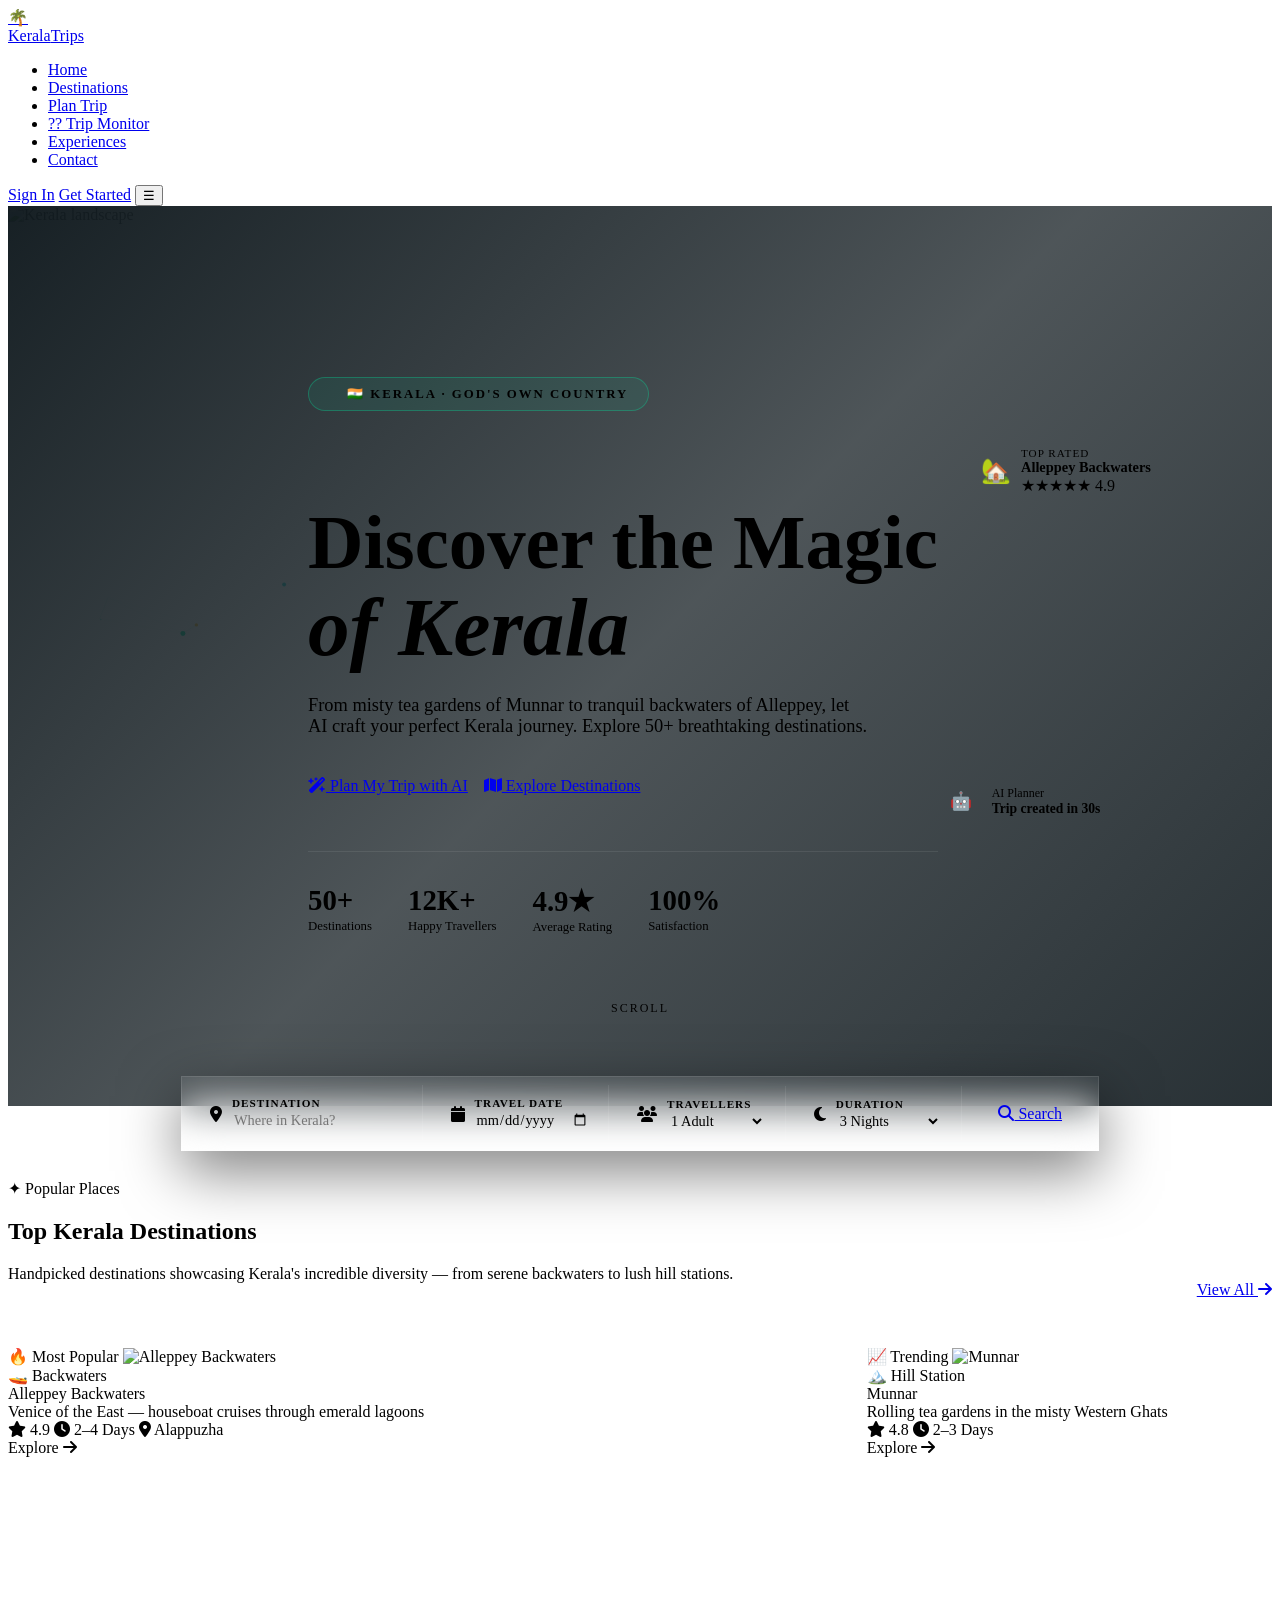
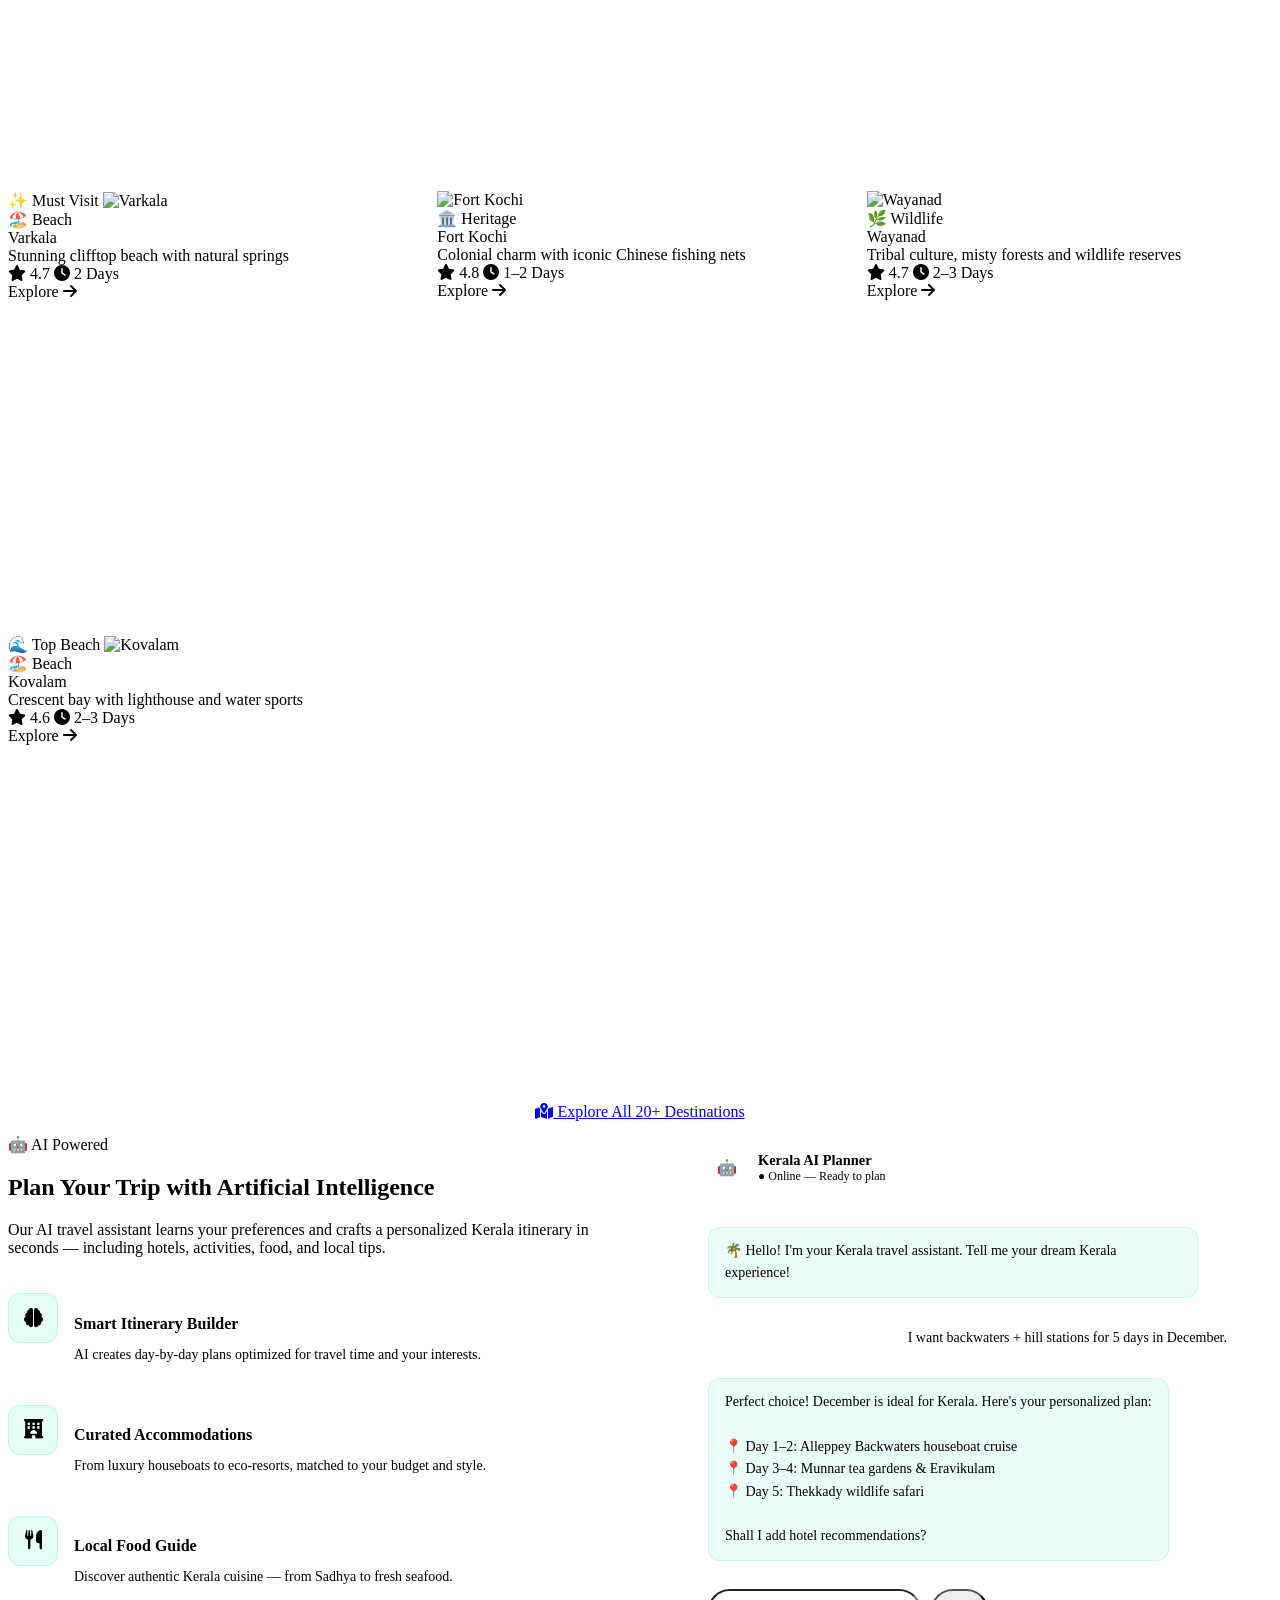
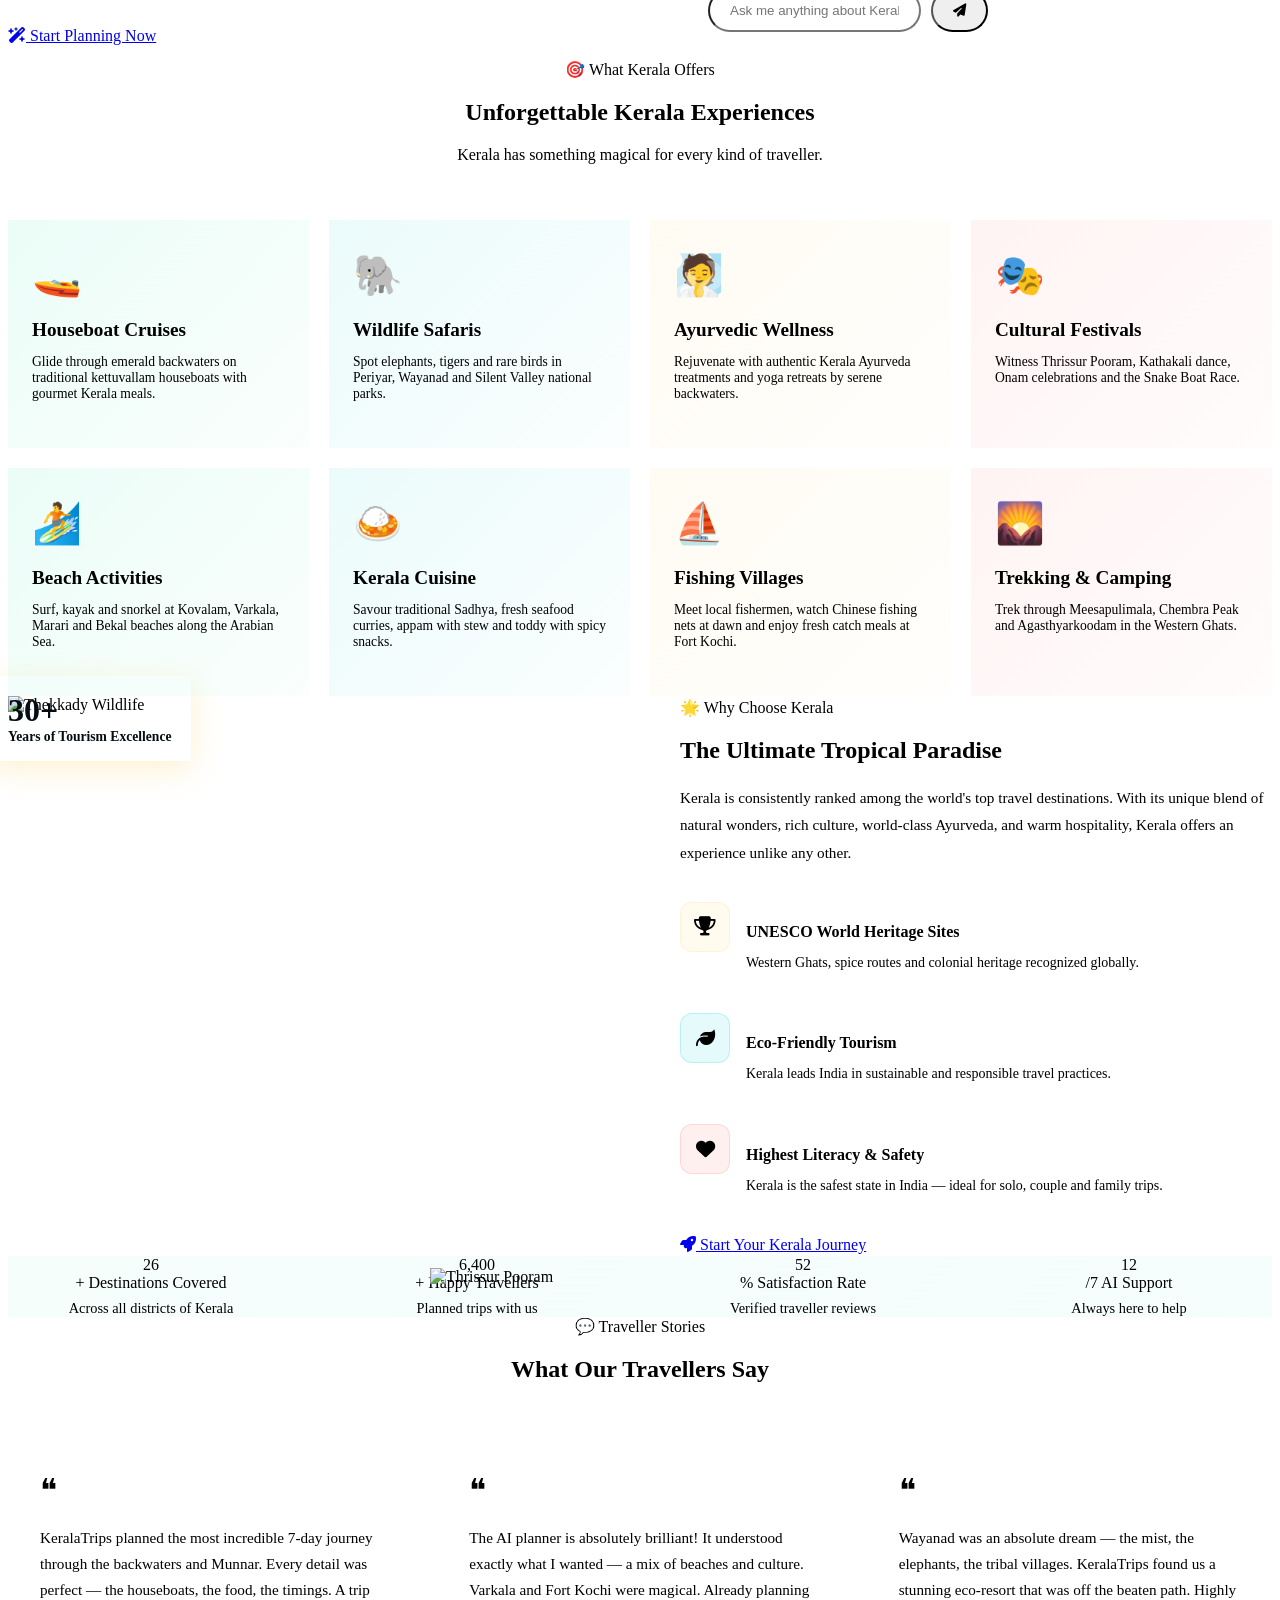
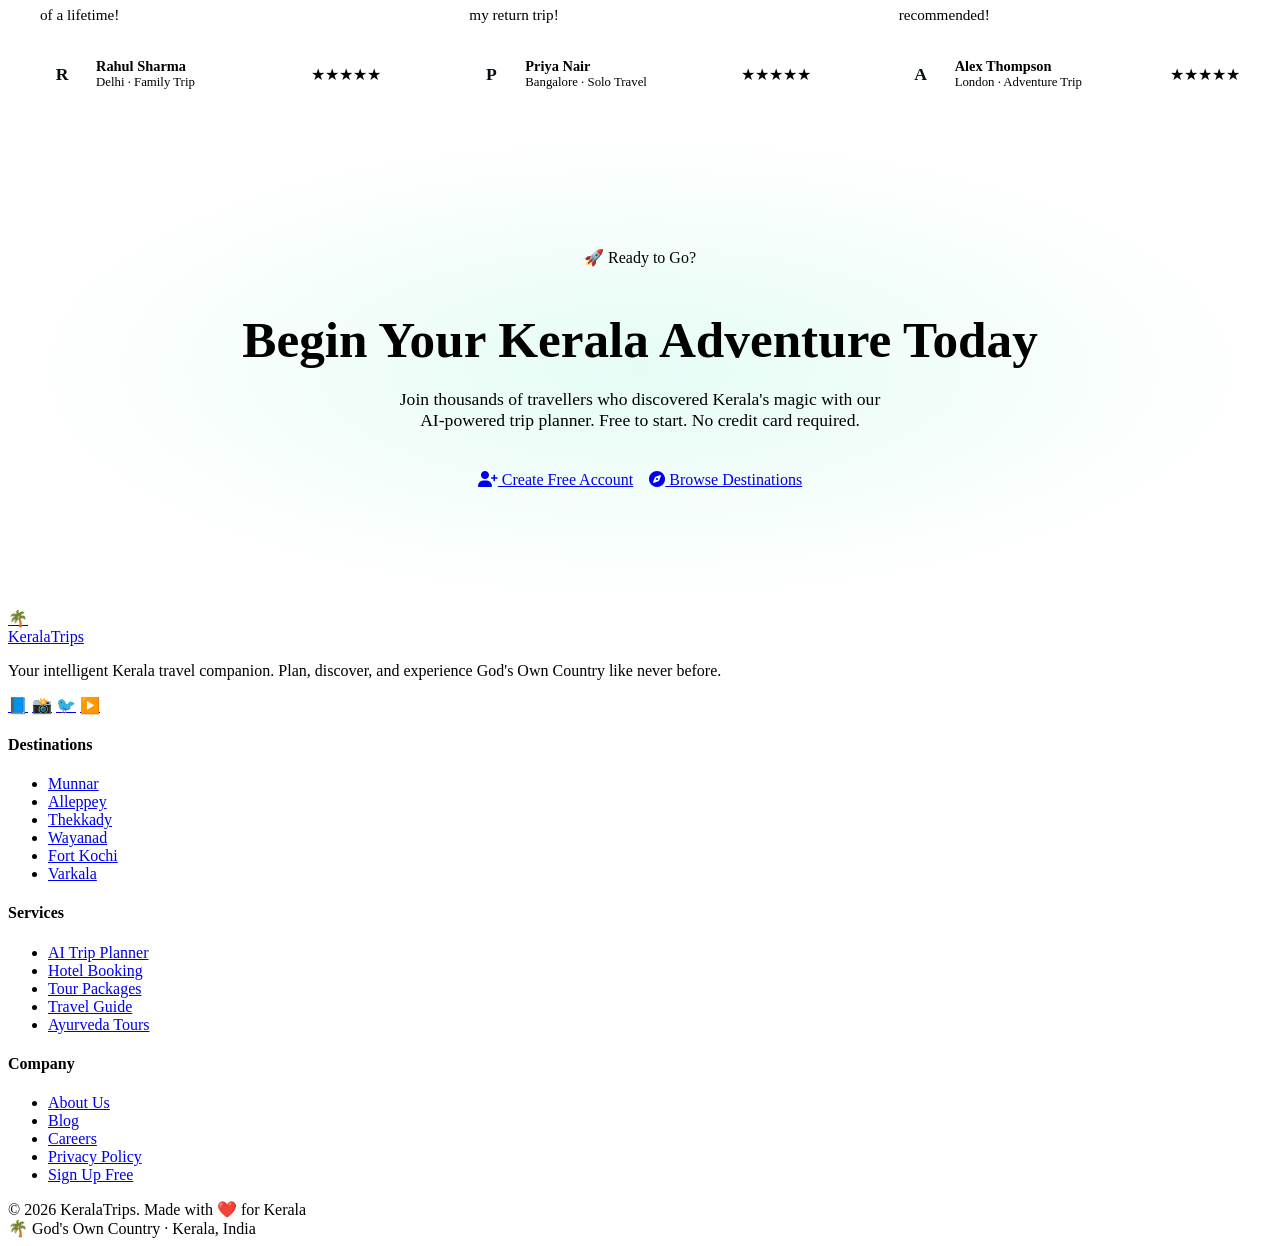
==== index.html @ ad2cd8d1 "feat: Add Trip Monitor — live group location tracking with map, safety alerts, member status" ====
<!DOCTYPE html>
<html lang="en">
<head>
  <meta charset="UTF-8"/>
  <meta name="viewport" content="width=device-width, initial-scale=1.0"/>
  <title>KeralaTrips — God's Own Country | Kerala Travel Planner</title>
  <meta name="description" content="Plan your perfect Kerala trip. Explore backwaters, hill stations, beaches, wildlife and cultural heritage of God's Own Country with AI-powered trip planning."/>
  <link rel="stylesheet" href="style.css"/>
  <link rel="stylesheet" href="https://cdnjs.cloudflare.com/ajax/libs/font-awesome/6.5.0/css/all.min.css"/>
  <style>
    /* ── Hero ── */
    .hero{position:relative;min-height:100vh;display:flex;align-items:center;overflow:hidden;}
    .hero-bg{position:absolute;inset:0;z-index:0;}
    .hero-bg img{width:100%;height:100%;object-fit:cover;opacity:0.35;}
    .hero-bg::after{content:'';position:absolute;inset:0;background:linear-gradient(135deg,rgba(3,13,18,0.92) 0%,rgba(3,13,18,0.7) 50%,rgba(3,13,18,0.85) 100%);}
    .hero-content{position:relative;z-index:2;max-width:780px;}
    .hero-badge{display:inline-flex;align-items:center;gap:10px;background:rgba(0,229,160,0.08);border:1px solid rgba(0,229,160,0.3);border-radius:99px;padding:8px 20px;font-size:0.8rem;font-weight:600;letter-spacing:2px;text-transform:uppercase;color:var(--clr-em);margin-bottom:28px;animation:fadeUp 0.8s ease both;}
    .hero-badge .dot{width:8px;height:8px;background:var(--clr-em);border-radius:50%;animation:pulse-glow 2s infinite;}
    .hero-title{font-size:clamp(2.8rem,6vw,5.5rem);font-weight:900;line-height:1.05;margin-bottom:24px;animation:fadeUp 0.8s ease 0.15s both;}
    .hero-title .line2{font-family:var(--font-display);font-style:italic;font-size:clamp(3rem,6.5vw,6rem);}
    .hero-sub{font-size:1.15rem;color:var(--clr-muted);max-width:560px;margin-bottom:40px;animation:fadeUp 0.8s ease 0.3s both;}
    .hero-actions{display:flex;align-items:center;gap:16px;flex-wrap:wrap;animation:fadeUp 0.8s ease 0.45s both;}
    .hero-stats{display:flex;gap:36px;margin-top:56px;padding-top:32px;border-top:1px solid rgba(255,255,255,0.08);animation:fadeUp 0.8s ease 0.6s both;}
    .hero-stat-val{font-size:1.8rem;font-weight:800;font-family:var(--font-mono);color:var(--clr-em);}
    .hero-stat-label{font-size:0.8rem;color:var(--clr-muted);margin-top:2px;}
    .hero-scroll{position:absolute;bottom:32px;left:50%;transform:translateX(-50%);z-index:2;display:flex;flex-direction:column;align-items:center;gap:8px;font-size:0.75rem;letter-spacing:2px;text-transform:uppercase;color:var(--clr-muted);}
    .scroll-line{width:1px;height:50px;background:linear-gradient(to bottom,var(--clr-em),transparent);animation:float 2s ease-in-out infinite;}
    .floating-card{position:absolute;z-index:3;border-radius:var(--radius-md);padding:16px 20px;animation:float 6s ease-in-out infinite;}
    .fc1{right:8%;top:25%;animation-delay:-2s;}
    .fc2{right:12%;bottom:30%;animation-delay:-4s;}
    /* ── Search Bar ── */
    .search-section{background:var(--clr-bg);padding:0;margin-top:-2px;}
    .search-bar{background:rgba(255,255,255,0.04);border:1px solid rgba(255,255,255,0.1);border-radius:var(--radius-xl);padding:8px;display:flex;align-items:center;gap:8px;max-width:900px;margin:0 auto;transform:translateY(-28px);backdrop-filter:blur(20px);box-shadow:0 20px 60px rgba(0,0,0,0.5);}
    .search-field{flex:1;display:flex;align-items:center;gap:10px;padding:12px 20px;border-right:1px solid rgba(255,255,255,0.08);}
    .search-field:last-child{border-right:none;}
    .search-field i{color:var(--clr-em);font-size:1rem;flex-shrink:0;}
    .search-field input,.search-field select{background:none;border:none;outline:none;color:var(--clr-text);font-size:0.9rem;font-family:var(--font-main);width:100%;}
    .search-field select option{background:var(--clr-bg2);}
    .search-field .sf-label{font-size:0.7rem;color:var(--clr-muted);display:block;margin-bottom:2px;font-weight:600;letter-spacing:1px;text-transform:uppercase;}
    /* ── Destinations Grid ── */
    .dest-grid{display:grid;grid-template-columns:repeat(3,1fr);gap:24px;}
    .dest-grid .dest-card{height:420px;}
    .dest-card-large{grid-column:span 2;height:420px!important;}
    /* ── Why Kerala ── */
    .why-section{background:var(--clr-bg2);}
    .why-grid{display:grid;grid-template-columns:1fr 1fr;gap:80px;align-items:center;}
    .why-img-wrap{position:relative;}
    .why-img-main{border-radius:var(--radius-xl);overflow:hidden;height:560px;}
    .why-img-main img{width:100%;height:100%;object-fit:cover;}
    .why-img-float{position:absolute;bottom:-30px;right:-30px;width:200px;border-radius:var(--radius-md);overflow:hidden;border:4px solid var(--clr-bg2);box-shadow:var(--shadow-card);}
    .why-badge-float{position:absolute;top:-20px;left:-20px;background:linear-gradient(135deg,var(--clr-gold),var(--clr-gold2));color:#030d12;border-radius:var(--radius-md);padding:16px 20px;font-weight:700;font-size:0.85rem;box-shadow:0 8px 30px rgba(255,209,102,0.3);}
    .why-badge-float .num{font-size:2rem;font-weight:900;display:block;}
    .feature-item{display:flex;gap:16px;margin-bottom:28px;}
    .feature-icon{width:48px;height:48px;border-radius:12px;background:rgba(0,229,160,0.1);border:1px solid rgba(0,229,160,0.2);display:grid;place-items:center;font-size:1.2rem;color:var(--clr-em);flex-shrink:0;}
    .feature-item h4{font-size:1rem;font-weight:700;margin-bottom:4px;}
    .feature-item p{font-size:0.875rem;color:var(--clr-muted);}
    /* ── Experiences ── */
    .exp-grid{display:grid;grid-template-columns:repeat(4,1fr);gap:20px;}
    .exp-card{border-radius:var(--radius-lg);padding:32px 24px;position:relative;overflow:hidden;transition:var(--transition);}
    .exp-card:hover{transform:translateY(-8px);}
    .exp-card::before{content:'';position:absolute;inset:0;background:inherit;filter:brightness(1.1);opacity:0;transition:opacity 0.3s;z-index:0;}
    .exp-card:hover::before{opacity:1;}
    .exp-icon{font-size:2.5rem;margin-bottom:20px;display:block;position:relative;z-index:1;}
    .exp-card h3{font-size:1.2rem;font-weight:700;margin-bottom:8px;position:relative;z-index:1;}
    .exp-card p{font-size:0.85rem;color:var(--clr-muted);position:relative;z-index:1;}
    .exp-card-1{background:linear-gradient(135deg,rgba(0,229,160,0.08),rgba(0,229,160,0.02));}
    .exp-card-2{background:linear-gradient(135deg,rgba(0,206,201,0.08),rgba(0,206,201,0.02));}
    .exp-card-3{background:linear-gradient(135deg,rgba(255,209,102,0.08),rgba(255,209,102,0.02));}
    .exp-card-4{background:linear-gradient(135deg,rgba(255,107,107,0.08),rgba(255,107,107,0.02));}
    /* ── Stats Section ── */
    .stats-section{background:linear-gradient(135deg,rgba(0,229,160,0.04),rgba(0,206,201,0.04));border-top:1px solid var(--clr-border);border-bottom:1px solid var(--clr-border);}
    .stats-grid{display:grid;grid-template-columns:repeat(4,1fr);gap:40px;text-align:center;}
    .stat-label{font-size:0.9rem;color:var(--clr-muted);margin-top:8px;}
    /* ── Testimonials ── */
    .testi-grid{display:grid;grid-template-columns:repeat(3,1fr);gap:24px;}
    .testi-card{border-radius:var(--radius-lg);padding:32px;transition:var(--transition);}
    .testi-card:hover{transform:translateY(-5px);border-color:rgba(0,229,160,0.3);}
    .testi-quote{font-size:2rem;color:var(--clr-em);margin-bottom:16px;}
    .testi-text{font-size:0.95rem;color:var(--clr-muted);line-height:1.7;margin-bottom:24px;}
    .testi-author{display:flex;align-items:center;gap:12px;}
    .testi-avatar{width:44px;height:44px;border-radius:50%;background:linear-gradient(135deg,var(--clr-em),var(--clr-teal));display:grid;place-items:center;font-size:1.1rem;font-weight:700;color:#030d12;flex-shrink:0;}
    .testi-name{font-weight:700;font-size:0.9rem;}
    .testi-role{font-size:0.8rem;color:var(--clr-muted);}
    /* ── CTA Section ── */
    .cta-section{position:relative;overflow:hidden;text-align:center;padding:120px 0;}
    .cta-section::before{content:'';position:absolute;inset:0;background:radial-gradient(ellipse at center,rgba(0,229,160,0.1) 0%,transparent 70%);}
    .cta-title{font-size:clamp(2rem,4vw,3.5rem);font-weight:900;margin-bottom:20px;}
    .cta-sub{font-size:1.1rem;color:var(--clr-muted);max-width:500px;margin:0 auto 40px;}
    /* ── AI Trip Planner ── */
    .ai-section{background:var(--clr-bg2);}
    .ai-grid{display:grid;grid-template-columns:1fr 1fr;gap:80px;align-items:center;}
    .ai-chat{border-radius:var(--radius-xl);padding:28px;min-height:380px;display:flex;flex-direction:column;}
    .ai-chat-header{display:flex;align-items:center;gap:12px;padding-bottom:20px;border-bottom:1px solid var(--clr-border);margin-bottom:20px;}
    .ai-avatar{width:38px;height:38px;border-radius:10px;background:linear-gradient(135deg,var(--clr-em),var(--clr-teal));display:grid;place-items:center;font-size:1rem;animation:pulse-glow 3s infinite;}
    .ai-msg{padding:12px 16px;border-radius:12px;font-size:0.875rem;max-width:85%;margin-bottom:12px;line-height:1.6;}
    .ai-msg.bot{background:rgba(0,229,160,0.08);border:1px solid rgba(0,229,160,0.15);align-self:flex-start;}
    .ai-msg.user{background:rgba(255,255,255,0.06);border:1px solid rgba(255,255,255,0.1);align-self:flex-end;}
    .ai-typing{display:flex;gap:4px;padding:12px 16px;}
    .typing-dot{width:8px;height:8px;background:var(--clr-em);border-radius:50%;animation:float 1s ease-in-out infinite;}
    .typing-dot:nth-child(2){animation-delay:0.2s;}
    .typing-dot:nth-child(3){animation-delay:0.4s;}
    /* Grid responsive */
    @media(max-width:1024px){
      .dest-grid{grid-template-columns:repeat(2,1fr);}
      .dest-card-large{grid-column:span 1;}
      .why-grid,.ai-grid{grid-template-columns:1fr;gap:48px;}
      .exp-grid{grid-template-columns:repeat(2,1fr);}
      .stats-grid{grid-template-columns:repeat(2,1fr);gap:32px;}
      .testi-grid{grid-template-columns:repeat(2,1fr);}
      .fc1,.fc2{display:none;}
    }
    @media(max-width:768px){
      .dest-grid{grid-template-columns:1fr;}
      .hero-stats{flex-wrap:wrap;gap:20px;}
      .search-bar{flex-direction:column;transform:translateY(-20px);}
      .search-field{border-right:none;border-bottom:1px solid rgba(255,255,255,0.08);}
      .exp-grid{grid-template-columns:1fr;}
      .testi-grid{grid-template-columns:1fr;}
    }
  </style>
</head>
<body>

<!-- ══ NAVBAR ══ -->
<nav class="navbar" id="navbar">
  <div class="container">
    <div class="nav-inner">
      <a href="index.html" class="nav-logo">
        <div class="logo-icon">🌴</div>
        <span>Kerala<span class="gradient-text">Trips</span></span>
      </a>
      <ul class="nav-links">
        <li><a href="index.html" class="active">Home</a></li>
        <li><a href="destinations.html">Destinations</a></li>
        <li><a href="plan-trip.html">Plan Trip</a></li><li><a href="trip-monitor.html">?? Trip Monitor</a></li>
        <li><a href="#experiences">Experiences</a></li>
        <li><a href="#contact">Contact</a></li>
      </ul>
      <div class="nav-actions">
        <a href="login.html" class="btn btn-outline">Sign In</a>
        <a href="register.html" class="btn btn-primary">Get Started</a>
        <button class="nav-toggle" id="navToggle">☰</button>
      </div>
    </div>
  </div>
</nav>

<!-- ══ HERO ══ -->
<section class="hero" id="home">
  <canvas id="particles-canvas"></canvas>
  <div class="hero-bg">
    <img src="images/hero_banner.png" alt="Kerala landscape"/>
  </div>

  <!-- Floating Info Cards -->
  <div class="glass floating-card fc1">
    <div style="display:flex;align-items:center;gap:10px;">
      <span style="font-size:1.5rem;">🏡</span>
      <div>
        <div style="font-size:0.7rem;color:var(--clr-muted);text-transform:uppercase;letter-spacing:1px;">Top Rated</div>
        <div style="font-weight:700;font-size:0.9rem;">Alleppey Backwaters</div>
        <div class="stars">★★★★★ <span style="color:var(--clr-muted);">4.9</span></div>
      </div>
    </div>
  </div>

  <div class="glass floating-card fc2">
    <div style="display:flex;align-items:center;gap:12px;">
      <div style="background:linear-gradient(135deg,var(--clr-gold),var(--clr-gold2));border-radius:10px;width:38px;height:38px;display:grid;place-items:center;font-size:1.1rem;">🤖</div>
      <div>
        <div style="font-size:0.75rem;color:var(--clr-muted);">AI Planner</div>
        <div style="font-weight:700;font-size:0.85rem;">Trip created in 30s</div>
      </div>
    </div>
  </div>

  <div class="container" style="position:relative;z-index:2;">
    <div class="hero-content">
      <div class="hero-badge">
        <span class="dot"></span>
        🇮🇳 Kerala · God's Own Country
      </div>
      <h1 class="hero-title">
        Discover the Magic<br>
        <span class="line2 gradient-text">of Kerala</span>
      </h1>
      <p class="hero-sub">
        From misty tea gardens of Munnar to tranquil backwaters of Alleppey, let AI craft your perfect Kerala journey. Explore 50+ breathtaking destinations.
      </p>
      <div class="hero-actions">
        <a href="plan-trip.html" class="btn btn-primary btn-lg">
          <i class="fa-solid fa-wand-magic-sparkles"></i>
          Plan My Trip with AI
        </a>
        <a href="destinations.html" class="btn btn-outline btn-lg">
          <i class="fa-solid fa-map"></i>
          Explore Destinations
        </a>
      </div>
      <div class="hero-stats">
        <div>
          <div class="hero-stat-val">50+</div>
          <div class="hero-stat-label">Destinations</div>
        </div>
        <div>
          <div class="hero-stat-val">12K+</div>
          <div class="hero-stat-label">Happy Travellers</div>
        </div>
        <div>
          <div class="hero-stat-val">4.9★</div>
          <div class="hero-stat-label">Average Rating</div>
        </div>
        <div>
          <div class="hero-stat-val">100%</div>
          <div class="hero-stat-label">Satisfaction</div>
        </div>
      </div>
    </div>
  </div>

  <div class="hero-scroll">
    <span>Scroll</span>
    <div class="scroll-line"></div>
  </div>
</section>

<!-- ══ SEARCH BAR ══ -->
<section class="search-section">
  <div class="container">
    <div class="search-bar">
      <div class="search-field" style="flex:1.5;">
        <i class="fa-solid fa-location-dot"></i>
        <div style="flex:1;">
          <span class="sf-label">Destination</span>
          <input type="text" placeholder="Where in Kerala?"/>
        </div>
      </div>
      <div class="search-field" style="flex:1;">
        <i class="fa-solid fa-calendar"></i>
        <div style="flex:1;">
          <span class="sf-label">Travel Date</span>
          <input type="date"/>
        </div>
      </div>
      <div class="search-field" style="flex:1;">
        <i class="fa-solid fa-users"></i>
        <div style="flex:1;">
          <span class="sf-label">Travellers</span>
          <select>
            <option>1 Adult</option>
            <option>2 Adults</option>
            <option>Family</option>
            <option>Group</option>
          </select>
        </div>
      </div>
      <div class="search-field" style="flex:1;">
        <i class="fa-solid fa-moon"></i>
        <div style="flex:1;">
          <span class="sf-label">Duration</span>
          <select>
            <option>3 Nights</option>
            <option>5 Nights</option>
            <option>7 Nights</option>
            <option>10 Nights</option>
          </select>
        </div>
      </div>
      <a href="plan-trip.html" class="btn btn-primary" style="white-space:nowrap;border-radius:16px;padding:14px 28px;">
        <i class="fa-solid fa-magnifying-glass"></i> Search
      </a>
    </div>
  </div>
</section>

<!-- ══ FEATURED DESTINATIONS ══ -->
<section class="section" id="destinations">
  <div class="container">
    <div style="display:flex;justify-content:space-between;align-items:flex-end;margin-bottom:48px;flex-wrap:wrap;gap:20px;">
      <div>
        <div class="section-tag reveal">✦ Popular Places</div>
        <h2 class="section-title reveal">Top Kerala <span class="gradient-text">Destinations</span></h2>
        <p class="section-subtitle reveal">Handpicked destinations showcasing Kerala's incredible diversity — from serene backwaters to lush hill stations.</p>
      </div>
      <a href="destinations.html" class="btn btn-outline reveal">View All <i class="fa-solid fa-arrow-right"></i></a>
    </div>

    <div class="dest-grid">
      <!-- Card 1 — Large -->
      <div class="dest-card dest-card-large reveal">
        <span class="badge badge-hot">🔥 Most Popular</span>
        <img src="images/alleppey.png" alt="Alleppey Backwaters"/>
        <div class="dest-card-info">
          <span class="dest-card-tag">🚤 Backwaters</span>
          <div class="dest-card-title">Alleppey Backwaters</div>
          <div class="dest-card-sub">Venice of the East — houseboat cruises through emerald lagoons</div>
          <div class="dest-card-meta">
            <span><i class="fa-solid fa-star" style="color:var(--clr-gold);"></i> 4.9</span>
            <span><i class="fa-solid fa-clock"></i> 2–4 Days</span>
            <span><i class="fa-solid fa-location-dot"></i> Alappuzha</span>
          </div>
          <div class="dest-card-explore">Explore <i class="fa-solid fa-arrow-right"></i></div>
        </div>
      </div>

      <!-- Card 2 -->
      <div class="dest-card reveal" style="height:420px;">
        <span class="badge badge-trending">📈 Trending</span>
        <img src="images/munnar.png" alt="Munnar"/>
        <div class="dest-card-info">
          <span class="dest-card-tag">🏔️ Hill Station</span>
          <div class="dest-card-title">Munnar</div>
          <div class="dest-card-sub">Rolling tea gardens in the misty Western Ghats</div>
          <div class="dest-card-meta">
            <span><i class="fa-solid fa-star" style="color:var(--clr-gold);"></i> 4.8</span>
            <span><i class="fa-solid fa-clock"></i> 2–3 Days</span>
          </div>
          <div class="dest-card-explore">Explore <i class="fa-solid fa-arrow-right"></i></div>
        </div>
      </div>

      <!-- Card 3 -->
      <div class="dest-card reveal" style="height:420px;">
        <span class="badge badge-new">✨ Must Visit</span>
        <img src="images/varkala.png" alt="Varkala"/>
        <div class="dest-card-info">
          <span class="dest-card-tag">🏖️ Beach</span>
          <div class="dest-card-title">Varkala</div>
          <div class="dest-card-sub">Stunning clifftop beach with natural springs</div>
          <div class="dest-card-meta">
            <span><i class="fa-solid fa-star" style="color:var(--clr-gold);"></i> 4.7</span>
            <span><i class="fa-solid fa-clock"></i> 2 Days</span>
          </div>
          <div class="dest-card-explore">Explore <i class="fa-solid fa-arrow-right"></i></div>
        </div>
      </div>

      <!-- Card 4 -->
      <div class="dest-card reveal" style="height:420px;">
        <img src="images/fort_kochi.png" alt="Fort Kochi"/>
        <div class="dest-card-info">
          <span class="dest-card-tag">🏛️ Heritage</span>
          <div class="dest-card-title">Fort Kochi</div>
          <div class="dest-card-sub">Colonial charm with iconic Chinese fishing nets</div>
          <div class="dest-card-meta">
            <span><i class="fa-solid fa-star" style="color:var(--clr-gold);"></i> 4.8</span>
            <span><i class="fa-solid fa-clock"></i> 1–2 Days</span>
          </div>
          <div class="dest-card-explore">Explore <i class="fa-solid fa-arrow-right"></i></div>
        </div>
      </div>

      <!-- Card 5 -->
      <div class="dest-card reveal" style="height:420px;">
        <img src="images/wayanad.png" alt="Wayanad"/>
        <div class="dest-card-info">
          <span class="dest-card-tag">🌿 Wildlife</span>
          <div class="dest-card-title">Wayanad</div>
          <div class="dest-card-sub">Tribal culture, misty forests and wildlife reserves</div>
          <div class="dest-card-meta">
            <span><i class="fa-solid fa-star" style="color:var(--clr-gold);"></i> 4.7</span>
            <span><i class="fa-solid fa-clock"></i> 2–3 Days</span>
          </div>
          <div class="dest-card-explore">Explore <i class="fa-solid fa-arrow-right"></i></div>
        </div>
      </div>

      <!-- Card 6 -->
      <div class="dest-card reveal" style="height:420px;">
        <span class="badge badge-hot">🌊 Top Beach</span>
        <img src="images/kovalam.png" alt="Kovalam"/>
        <div class="dest-card-info">
          <span class="dest-card-tag">🏖️ Beach</span>
          <div class="dest-card-title">Kovalam</div>
          <div class="dest-card-sub">Crescent bay with lighthouse and water sports</div>
          <div class="dest-card-meta">
            <span><i class="fa-solid fa-star" style="color:var(--clr-gold);"></i> 4.6</span>
            <span><i class="fa-solid fa-clock"></i> 2–3 Days</span>
          </div>
          <div class="dest-card-explore">Explore <i class="fa-solid fa-arrow-right"></i></div>
        </div>
      </div>
    </div>

    <div style="text-align:center;margin-top:48px;">
      <a href="destinations.html" class="btn btn-gold btn-lg reveal">
        <i class="fa-solid fa-map-location-dot"></i>
        Explore All 20+ Destinations
      </a>
    </div>
  </div>
</section>

<!-- ══ AI TRIP PLANNER ══ -->
<section class="section ai-section" id="planner">
  <div class="container">
    <div class="ai-grid">
      <div>
        <div class="section-tag reveal-left">🤖 AI Powered</div>
        <h2 class="section-title reveal-left">Plan Your Trip with <span class="gradient-text">Artificial Intelligence</span></h2>
        <p class="section-subtitle reveal-left" style="margin-bottom:36px;">Our AI travel assistant learns your preferences and crafts a personalized Kerala itinerary in seconds — including hotels, activities, food, and local tips.</p>
        <div class="feature-item reveal-left">
          <div class="feature-icon"><i class="fa-solid fa-brain"></i></div>
          <div>
            <h4>Smart Itinerary Builder</h4>
            <p>AI creates day-by-day plans optimized for travel time and your interests.</p>
          </div>
        </div>
        <div class="feature-item reveal-left">
          <div class="feature-icon"><i class="fa-solid fa-hotel"></i></div>
          <div>
            <h4>Curated Accommodations</h4>
            <p>From luxury houseboats to eco-resorts, matched to your budget and style.</p>
          </div>
        </div>
        <div class="feature-item reveal-left">
          <div class="feature-icon"><i class="fa-solid fa-utensils"></i></div>
          <div>
            <h4>Local Food Guide</h4>
            <p>Discover authentic Kerala cuisine — from Sadhya to fresh seafood.</p>
          </div>
        </div>
        <a href="plan-trip.html" class="btn btn-primary btn-lg reveal-left">
          <i class="fa-solid fa-wand-magic-sparkles"></i> Start Planning Now
        </a>
      </div>

      <div class="reveal-right">
        <div class="ai-chat glass">
          <div class="ai-chat-header">
            <div class="ai-avatar">🤖</div>
            <div>
              <div style="font-weight:700;font-size:0.9rem;">Kerala AI Planner</div>
              <div style="font-size:0.75rem;color:var(--clr-em);">● Online — Ready to plan</div>
            </div>
          </div>
          <div style="flex:1;display:flex;flex-direction:column;gap:4px;" id="chatContainer">
            <div class="ai-msg bot">🌴 Hello! I'm your Kerala travel assistant. Tell me your dream Kerala experience!</div>
            <div class="ai-msg user">I want backwaters + hill stations for 5 days in December.</div>
            <div class="ai-msg bot">Perfect choice! December is ideal for Kerala. Here's your personalized plan:<br><br>📍 Day 1–2: Alleppey Backwaters houseboat cruise<br>📍 Day 3–4: Munnar tea gardens & Eravikulam<br>📍 Day 5: Thekkady wildlife safari<br><br>Shall I add hotel recommendations?</div>
          </div>
          <div style="margin-top:16px;display:flex;gap:10px;">
            <input id="chatInput" type="text" class="form-control" placeholder="Ask me anything about Kerala..." style="border-radius:99px;padding:12px 20px;"/>
            <button onclick="sendChat()" class="btn btn-primary" style="padding:12px 20px;border-radius:99px;flex-shrink:0;">
              <i class="fa-solid fa-paper-plane"></i>
            </button>
          </div>
        </div>
      </div>
    </div>
  </div>
</section>

<!-- ══ EXPERIENCES ══ -->
<section class="section" id="experiences">
  <div class="container">
    <div style="text-align:center;margin-bottom:56px;">
      <div class="section-tag reveal" style="justify-content:center;">🎯 What Kerala Offers</div>
      <h2 class="section-title reveal">Unforgettable <span class="gradient-text">Kerala Experiences</span></h2>
      <p class="section-subtitle reveal" style="margin:0 auto;">Kerala has something magical for every kind of traveller.</p>
    </div>
    <div class="exp-grid">
      <div class="exp-card exp-card-1 glass reveal">
        <span class="exp-icon">🚤</span>
        <h3>Houseboat Cruises</h3>
        <p>Glide through emerald backwaters on traditional kettuvallam houseboats with gourmet Kerala meals.</p>
      </div>
      <div class="exp-card exp-card-2 glass reveal">
        <span class="exp-icon">🐘</span>
        <h3>Wildlife Safaris</h3>
        <p>Spot elephants, tigers and rare birds in Periyar, Wayanad and Silent Valley national parks.</p>
      </div>
      <div class="exp-card exp-card-3 glass reveal">
        <span class="exp-icon">🧖</span>
        <h3>Ayurvedic Wellness</h3>
        <p>Rejuvenate with authentic Kerala Ayurveda treatments and yoga retreats by serene backwaters.</p>
      </div>
      <div class="exp-card exp-card-4 glass reveal">
        <span class="exp-icon">🎭</span>
        <h3>Cultural Festivals</h3>
        <p>Witness Thrissur Pooram, Kathakali dance, Onam celebrations and the Snake Boat Race.</p>
      </div>
      <div class="exp-card exp-card-1 glass reveal">
        <span class="exp-icon">🏄</span>
        <h3>Beach Activities</h3>
        <p>Surf, kayak and snorkel at Kovalam, Varkala, Marari and Bekal beaches along the Arabian Sea.</p>
      </div>
      <div class="exp-card exp-card-2 glass reveal">
        <span class="exp-icon">🍛</span>
        <h3>Kerala Cuisine</h3>
        <p>Savour traditional Sadhya, fresh seafood curries, appam with stew and toddy with spicy snacks.</p>
      </div>
      <div class="exp-card exp-card-3 glass reveal">
        <span class="exp-icon">⛵</span>
        <h3>Fishing Villages</h3>
        <p>Meet local fishermen, watch Chinese fishing nets at dawn and enjoy fresh catch meals at Fort Kochi.</p>
      </div>
      <div class="exp-card exp-card-4 glass reveal">
        <span class="exp-icon">🌄</span>
        <h3>Trekking & Camping</h3>
        <p>Trek through Meesapulimala, Chembra Peak and Agasthyarkoodam in the Western Ghats.</p>
      </div>
    </div>
  </div>
</section>

<!-- ══ WHY KERALA ══ -->
<section class="section why-section">
  <div class="container">
    <div class="why-grid">
      <div class="why-img-wrap reveal-left">
        <div class="why-img-main">
          <img src="images/thekkady.png" alt="Thekkady Wildlife"/>
        </div>
        <div class="why-img-float">
          <img src="images/thrissur.png" alt="Thrissur Pooram" style="border-radius:var(--radius-md);"/>
        </div>
        <div class="why-badge-float glass">
          <span class="num">30+</span>
          Years of Tourism Excellence
        </div>
      </div>
      <div class="reveal-right">
        <div class="section-tag">🌟 Why Choose Kerala</div>
        <h2 class="section-title">The Ultimate <span class="gradient-text-2">Tropical Paradise</span></h2>
        <p style="color:var(--clr-muted);margin-bottom:36px;font-size:0.95rem;line-height:1.8;">Kerala is consistently ranked among the world's top travel destinations. With its unique blend of natural wonders, rich culture, world-class Ayurveda, and warm hospitality, Kerala offers an experience unlike any other.</p>

        <div class="feature-item">
          <div class="feature-icon" style="background:rgba(255,209,102,0.1);border-color:rgba(255,209,102,0.2);color:var(--clr-gold);"><i class="fa-solid fa-trophy"></i></div>
          <div><h4>UNESCO World Heritage Sites</h4><p>Western Ghats, spice routes and colonial heritage recognized globally.</p></div>
        </div>
        <div class="feature-item">
          <div class="feature-icon" style="background:rgba(0,206,201,0.1);border-color:rgba(0,206,201,0.2);color:var(--clr-teal);"><i class="fa-solid fa-leaf"></i></div>
          <div><h4>Eco-Friendly Tourism</h4><p>Kerala leads India in sustainable and responsible travel practices.</p></div>
        </div>
        <div class="feature-item">
          <div class="feature-icon" style="background:rgba(255,107,107,0.1);border-color:rgba(255,107,107,0.2);color:var(--clr-coral);"><i class="fa-solid fa-heart"></i></div>
          <div><h4>Highest Literacy & Safety</h4><p>Kerala is the safest state in India — ideal for solo, couple and family trips.</p></div>
        </div>
        <a href="register.html" class="btn btn-gold btn-lg" style="margin-top:12px;">
          <i class="fa-solid fa-rocket"></i> Start Your Kerala Journey
        </a>
      </div>
    </div>
  </div>
</section>

<!-- ══ STATS ══ -->
<section class="section stats-section">
  <div class="container">
    <div class="stats-grid">
      <div style="text-align:center;" class="reveal">
        <div class="stat-value" data-target="50">0</div>
        <div>+ Destinations Covered</div>
        <div class="stat-label">Across all districts of Kerala</div>
      </div>
      <div style="text-align:center;" class="reveal">
        <div class="stat-value" data-target="12000">0</div>
        <div>+ Happy Travellers</div>
        <div class="stat-label">Planned trips with us</div>
      </div>
      <div style="text-align:center;" class="reveal">
        <div class="stat-value" data-target="98">0</div>
        <div>% Satisfaction Rate</div>
        <div class="stat-label">Verified traveller reviews</div>
      </div>
      <div style="text-align:center;" class="reveal">
        <div class="stat-value" data-target="24">0</div>
        <div>/7 AI Support</div>
        <div class="stat-label">Always here to help</div>
      </div>
    </div>
  </div>
</section>

<!-- ══ TESTIMONIALS ══ -->
<section class="section" id="testimonials">
  <div class="container">
    <div style="text-align:center;margin-bottom:56px;">
      <div class="section-tag reveal" style="justify-content:center;">💬 Traveller Stories</div>
      <h2 class="section-title reveal">What Our <span class="gradient-text">Travellers Say</span></h2>
    </div>
    <div class="testi-grid">
      <div class="testi-card glass reveal">
        <div class="testi-quote">❝</div>
        <p class="testi-text">KeralaTrips planned the most incredible 7-day journey through the backwaters and Munnar. Every detail was perfect — the houseboats, the food, the timings. A trip of a lifetime!</p>
        <div class="testi-author">
          <div class="testi-avatar">R</div>
          <div>
            <div class="testi-name">Rahul Sharma</div>
            <div class="testi-role">Delhi · Family Trip</div>
          </div>
          <div class="stars" style="margin-left:auto;">★★★★★</div>
        </div>
      </div>
      <div class="testi-card glass reveal">
        <div class="testi-quote">❝</div>
        <p class="testi-text">The AI planner is absolutely brilliant! It understood exactly what I wanted — a mix of beaches and culture. Varkala and Fort Kochi were magical. Already planning my return trip!</p>
        <div class="testi-author">
          <div class="testi-avatar" style="background:linear-gradient(135deg,var(--clr-gold),var(--clr-gold2));">P</div>
          <div>
            <div class="testi-name">Priya Nair</div>
            <div class="testi-role">Bangalore · Solo Travel</div>
          </div>
          <div class="stars" style="margin-left:auto;">★★★★★</div>
        </div>
      </div>
      <div class="testi-card glass reveal">
        <div class="testi-quote">❝</div>
        <p class="testi-text">Wayanad was an absolute dream — the mist, the elephants, the tribal villages. KeralaTrips found us a stunning eco-resort that was off the beaten path. Highly recommended!</p>
        <div class="testi-author">
          <div class="testi-avatar" style="background:linear-gradient(135deg,var(--clr-teal),var(--clr-em));">A</div>
          <div>
            <div class="testi-name">Alex Thompson</div>
            <div class="testi-role">London · Adventure Trip</div>
          </div>
          <div class="stars" style="margin-left:auto;">★★★★★</div>
        </div>
      </div>
    </div>
  </div>
</section>

<!-- ══ CTA ══ -->
<section class="cta-section" style="background:var(--clr-bg2);" id="contact">
  <div class="orb orb-1"></div>
  <div class="orb orb-2"></div>
  <div class="container" style="position:relative;z-index:1;">
    <div class="section-tag reveal" style="justify-content:center;">🚀 Ready to Go?</div>
    <h2 class="cta-title reveal">Begin Your <span class="gradient-text">Kerala Adventure</span> Today</h2>
    <p class="cta-sub reveal">Join thousands of travellers who discovered Kerala's magic with our AI-powered trip planner. Free to start. No credit card required.</p>
    <div style="display:flex;gap:16px;justify-content:center;flex-wrap:wrap;" class="reveal">
      <a href="register.html" class="btn btn-primary btn-lg">
        <i class="fa-solid fa-user-plus"></i> Create Free Account
      </a>
      <a href="destinations.html" class="btn btn-outline btn-lg">
        <i class="fa-solid fa-compass"></i> Browse Destinations
      </a>
    </div>
  </div>
</section>

<!-- ══ FOOTER ══ -->
<footer class="footer" id="footer">
  <div class="container">
    <div class="footer-grid">
      <div class="footer-brand footer-col">
        <a href="index.html" class="nav-logo" style="margin-bottom:0;">
          <div class="logo-icon">🌴</div>
          <span>Kerala<span class="gradient-text">Trips</span></span>
        </a>
        <p>Your intelligent Kerala travel companion. Plan, discover, and experience God's Own Country like never before.</p>
        <div class="footer-socials">
          <a href="#" class="social-btn">📘</a>
          <a href="#" class="social-btn">📸</a>
          <a href="#" class="social-btn">🐦</a>
          <a href="#" class="social-btn">▶️</a>
        </div>
      </div>
      <div class="footer-col">
        <h4>Destinations</h4>
        <ul>
          <li><a href="destinations.html">Munnar</a></li>
          <li><a href="destinations.html">Alleppey</a></li>
          <li><a href="destinations.html">Thekkady</a></li>
          <li><a href="destinations.html">Wayanad</a></li>
          <li><a href="destinations.html">Fort Kochi</a></li>
          <li><a href="destinations.html">Varkala</a></li>
        </ul>
      </div>
      <div class="footer-col">
        <h4>Services</h4>
        <ul>
          <li><a href="plan-trip.html">AI Trip Planner</a></li>
          <li><a href="#">Hotel Booking</a></li>
          <li><a href="#">Tour Packages</a></li>
          <li><a href="#">Travel Guide</a></li>
          <li><a href="#">Ayurveda Tours</a></li>
        </ul>
      </div>
      <div class="footer-col">
        <h4>Company</h4>
        <ul>
          <li><a href="#">About Us</a></li>
          <li><a href="#">Blog</a></li>
          <li><a href="#">Careers</a></li>
          <li><a href="#">Privacy Policy</a></li>
          <li><a href="register.html">Sign Up Free</a></li>
        </ul>
      </div>
    </div>
    <div class="footer-bottom">
      <div>© 2026 KeralaTrips. Made with ❤️ for Kerala</div>
      <div>🌴 God's Own Country · Kerala, India</div>
    </div>
  </div>
</footer>

<script>
// ── Particle Network AI Animation ──
const canvas = document.getElementById('particles-canvas');
const ctx = canvas.getContext('2d');
let W, H, particles = [], mouse = {x:0,y:0};

function resize(){
  W = canvas.width = canvas.offsetWidth;
  H = canvas.height = canvas.offsetHeight;
}

class Particle {
  constructor(){
    this.reset();
  }
  reset(){
    this.x = Math.random()*W;
    this.y = Math.random()*H;
    this.vx = (Math.random()-0.5)*0.5;
    this.vy = (Math.random()-0.5)*0.5;
    this.r = Math.random()*2+0.5;
    this.alpha = Math.random()*0.6+0.2;
    this.color = ['#00e5a0','#00cec9','#ffd166','#ffffff'][Math.floor(Math.random()*4)];
  }
  update(){
    this.x += this.vx; this.y += this.vy;
    const dx=this.x-mouse.x, dy=this.y-mouse.y, dist=Math.sqrt(dx*dx+dy*dy);
    if(dist<100){this.x+=dx/dist*1.5;this.y+=dy/dist*1.5;}
    if(this.x<0||this.x>W||this.y<0||this.y>H) this.reset();
  }
  draw(){
    ctx.beginPath();
    ctx.arc(this.x,this.y,this.r,0,Math.PI*2);
    ctx.fillStyle=this.color;
    ctx.globalAlpha=this.alpha;
    ctx.fill();
    ctx.globalAlpha=1;
  }
}

function initParticles(){
  particles=[];
  const count = Math.min(120, Math.floor(W*H/8000));
  for(let i=0;i<count;i++) particles.push(new Particle());
}

function drawConnections(){
  const maxDist=120;
  for(let i=0;i<particles.length;i++){
    for(let j=i+1;j<particles.length;j++){
      const dx=particles[i].x-particles[j].x;
      const dy=particles[i].y-particles[j].y;
      const dist=Math.sqrt(dx*dx+dy*dy);
      if(dist<maxDist){
        ctx.beginPath();
        ctx.moveTo(particles[i].x,particles[i].y);
        ctx.lineTo(particles[j].x,particles[j].y);
        ctx.strokeStyle='rgba(0,229,160,'+(0.15*(1-dist/maxDist))+')';
        ctx.lineWidth=0.5;
        ctx.stroke();
      }
    }
  }
}

function animate(){
  ctx.clearRect(0,0,W,H);
  drawConnections();
  particles.forEach(p=>{p.update();p.draw();});
  requestAnimationFrame(animate);
}

window.addEventListener('resize',()=>{resize();initParticles();});
canvas.addEventListener('mousemove',e=>{
  const r=canvas.getBoundingClientRect();
  mouse.x=e.clientX-r.left;
  mouse.y=e.clientY-r.top;
});
resize(); initParticles(); animate();

// ── Navbar scroll ──
window.addEventListener('scroll',()=>{
  document.getElementById('navbar').classList.toggle('scrolled',window.scrollY>50);
});

// ── Scroll Reveal ──
const observer = new IntersectionObserver(entries=>{
  entries.forEach(e=>{
    if(e.isIntersecting){
      e.target.classList.add('visible');
      // Number counter
      const sv=e.target.querySelector('.stat-value[data-target]');
      if(sv) animateCounter(sv);
    }
  });
},{threshold:0.15});
document.querySelectorAll('.reveal,.reveal-left,.reveal-right').forEach(el=>{
  el.style.transitionDelay = (Array.from(el.parentElement.children).indexOf(el)*0.1)+'s';
  observer.observe(el);
});

// ── Counter animation ──
function animateCounter(el){
  const target=+el.dataset.target;
  const duration=2000; const step=duration/60;
  let current=0;
  const timer=setInterval(()=>{
    current+=target/60;
    if(current>=target){current=target;clearInterval(timer);}
    el.textContent=Math.floor(current).toLocaleString();
  },step);
}

// ── AI Chat simulation ──
const replies=[
  "Great! I recommend starting in Kochi for 1 day, then Munnar for 2 days, and ending with backwaters in Alleppey!",
  "Kerala is beautiful year-round! December to March is peak season with perfect weather.",
  "For a family trip, I suggest Thekkady wildlife, Munnar tea estates, and a houseboat in Kumarakom.",
  "Budget tip: Offseason (June–September) offers 40% lower rates and stunning monsoon scenery!",
  "I've curated 5 heritage homestays in Fort Kochi that you'll absolutely love! Shall I share details?"
];
let replyIndex=0;
function sendChat(){
  const input=document.getElementById('chatInput');
  const container=document.getElementById('chatContainer');
  if(!input.value.trim()) return;
  const userMsg=document.createElement('div');
  userMsg.className='ai-msg user';
  userMsg.textContent=input.value;
  container.appendChild(userMsg);
  input.value='';
  const typing=document.createElement('div');
  typing.className='ai-msg bot';
  typing.innerHTML='<div class="ai-typing"><span class="typing-dot"></span><span class="typing-dot"></span><span class="typing-dot"></span></div>';
  container.appendChild(typing);
  container.scrollTop=container.scrollHeight;
  setTimeout(()=>{
    typing.innerHTML=replies[replyIndex%replies.length];
    replyIndex++;
    container.scrollTop=container.scrollHeight;
  },1200);
}
document.getElementById('chatInput').addEventListener('keypress',e=>{if(e.key==='Enter')sendChat();});
</script>
</body>
</html>
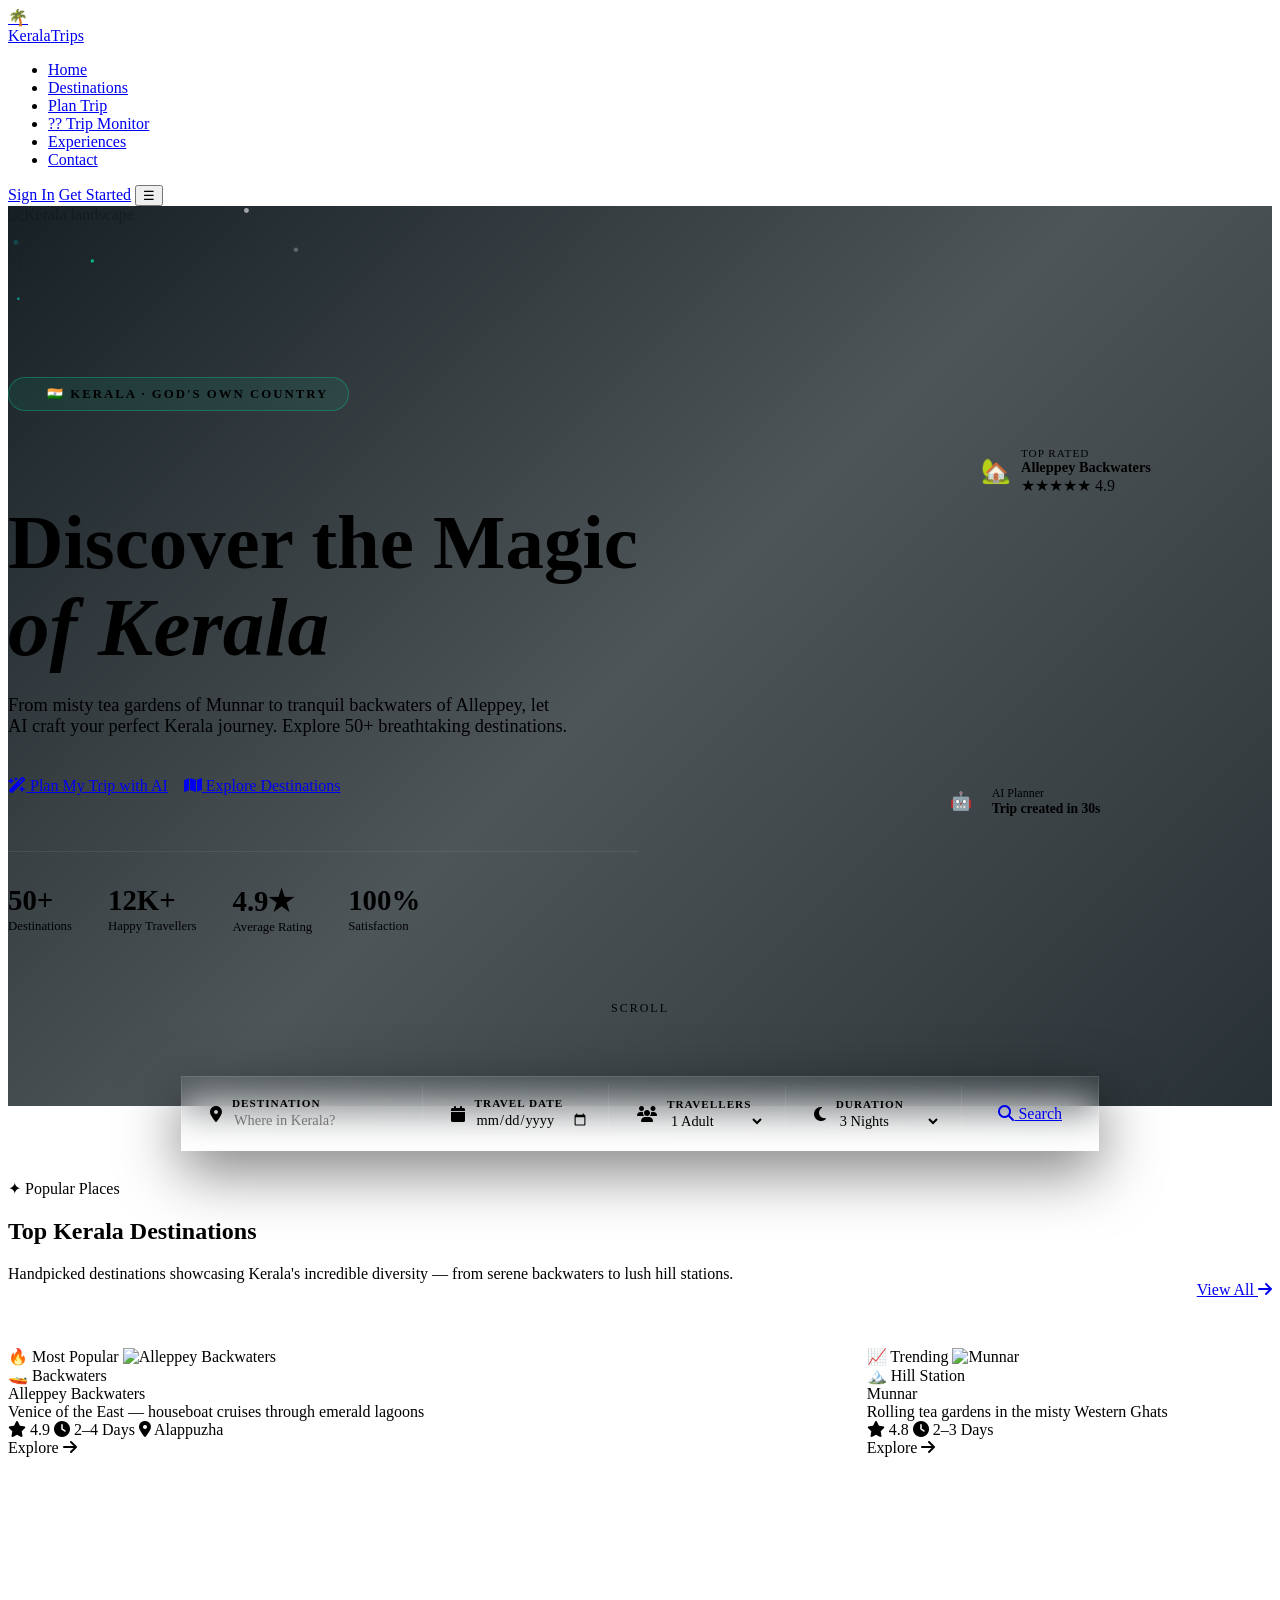
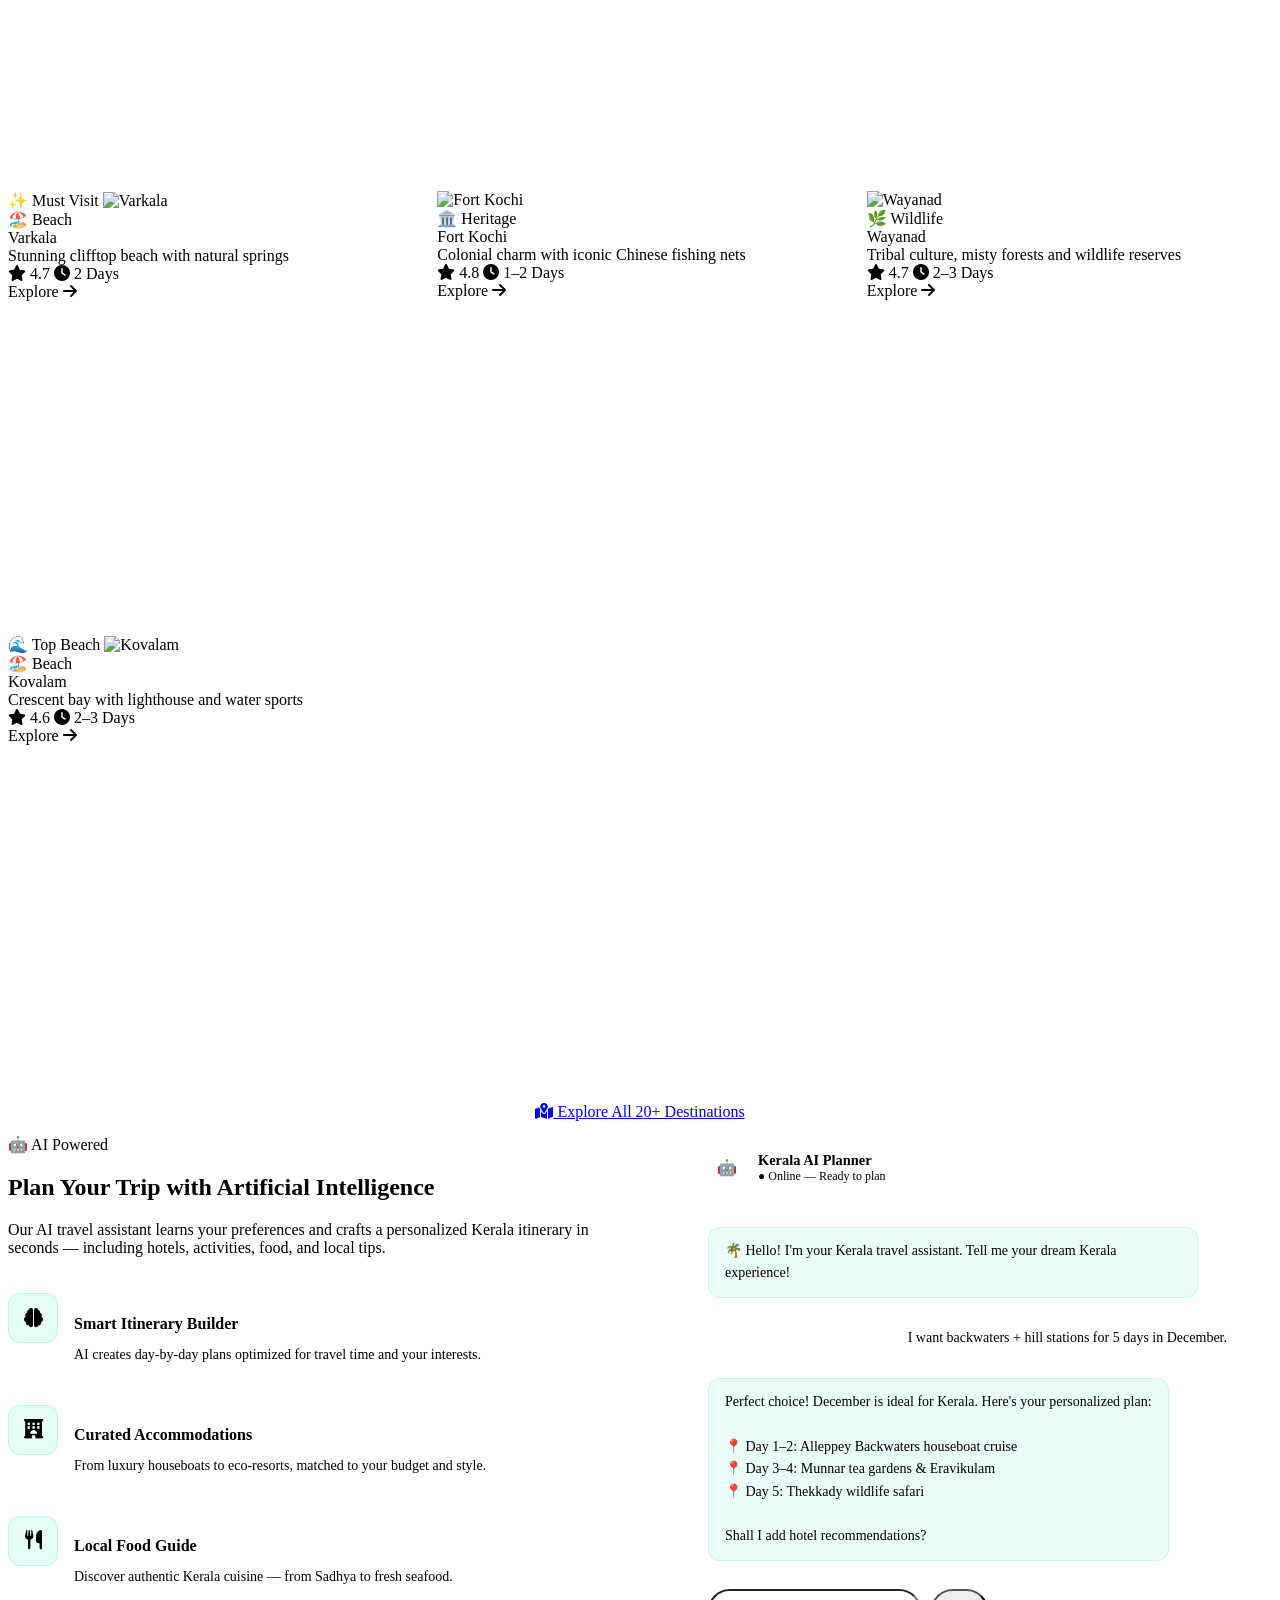
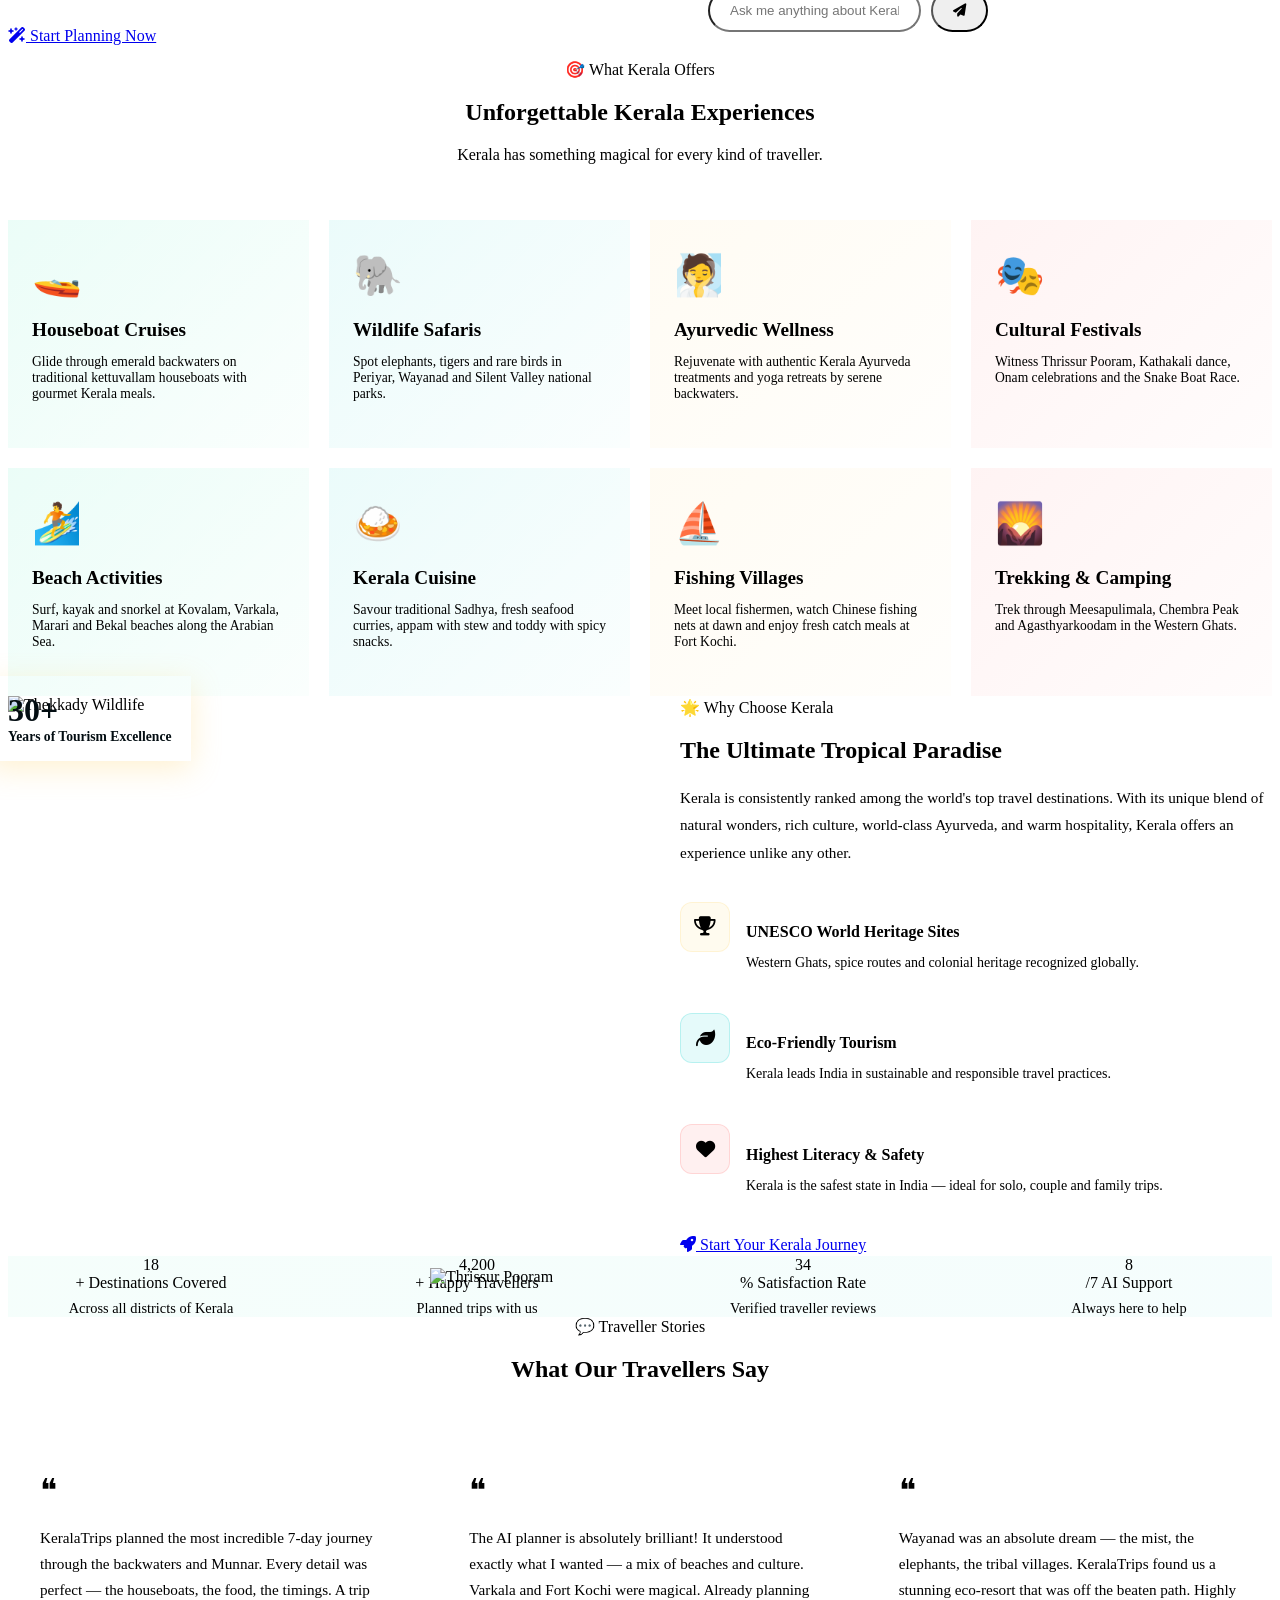
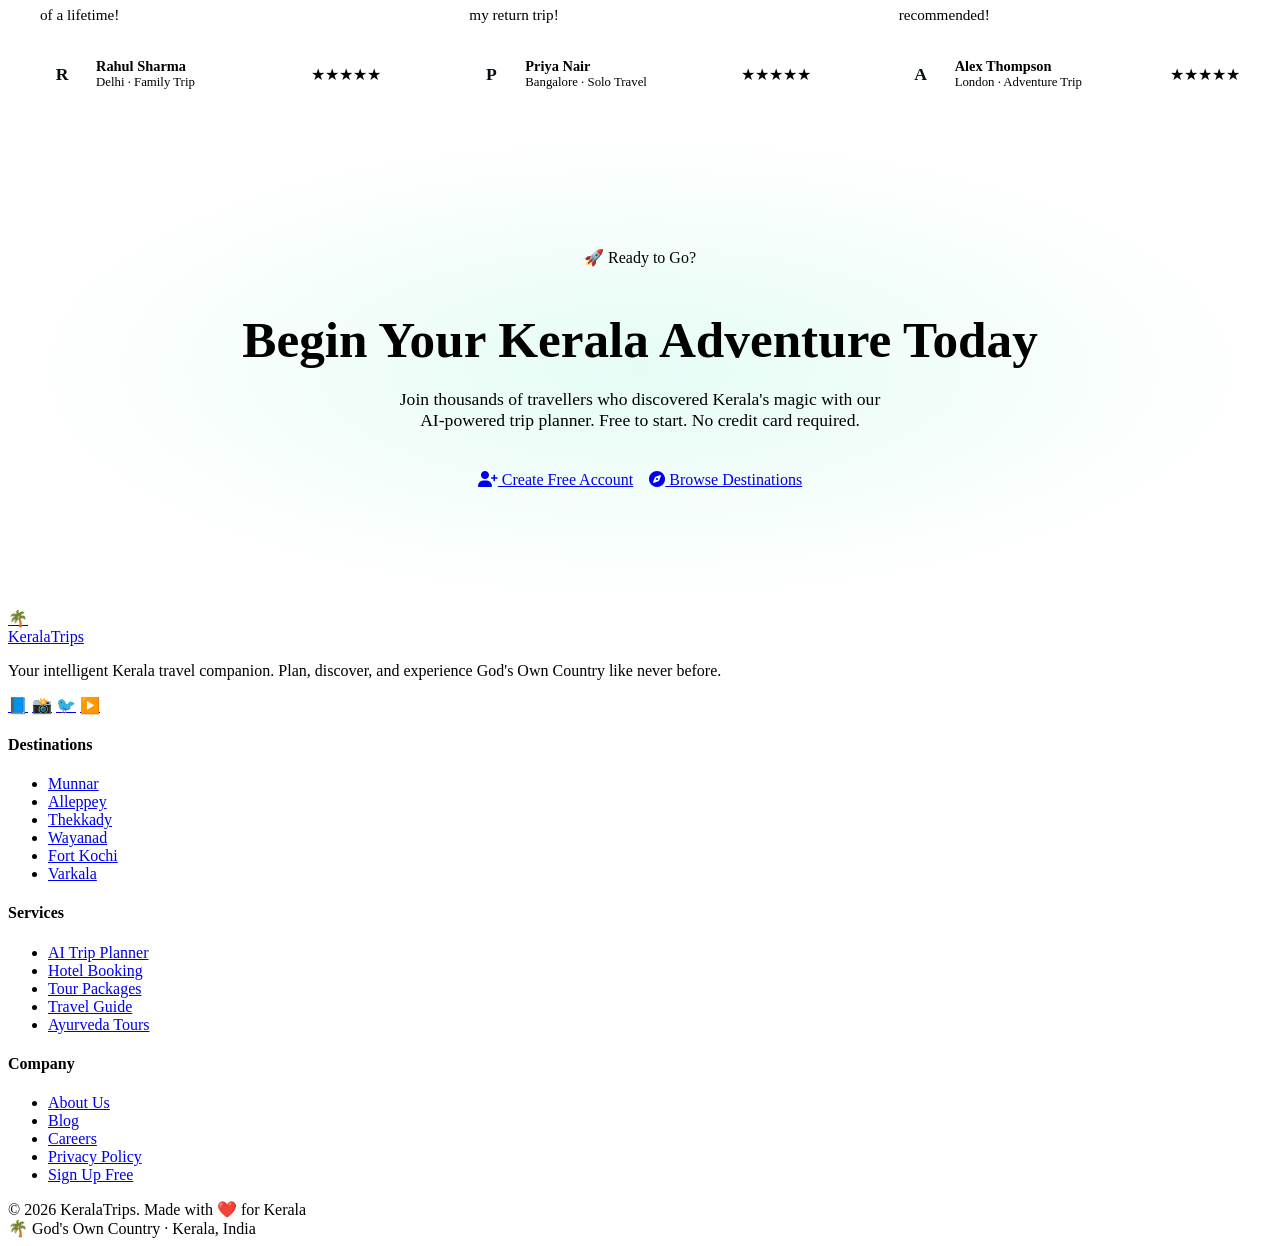
==== commit cbc34695: "fix: Explore button unclickable — add pointer-events:none to particle canvas, move mousemove to wind" ====
--- a/index.html
+++ b/index.html
@@ -147,7 +147,7 @@
 
 <!-- ══ HERO ══ -->
 <section class="hero" id="home">
-  <canvas id="particles-canvas"></canvas>
+  <canvas id="particles-canvas" style="position:absolute;inset:0;z-index:1;pointer-events:none;"></canvas>
   <div class="hero-bg">
     <img src="images/hero_banner.png" alt="Kerala landscape"/>
   </div>
@@ -769,7 +769,7 @@
 }
 
 window.addEventListener('resize',()=>{resize();initParticles();});
-canvas.addEventListener('mousemove',e=>{
+window.addEventListener('mousemove',e=>{
   const r=canvas.getBoundingClientRect();
   mouse.x=e.clientX-r.left;
   mouse.y=e.clientY-r.top;
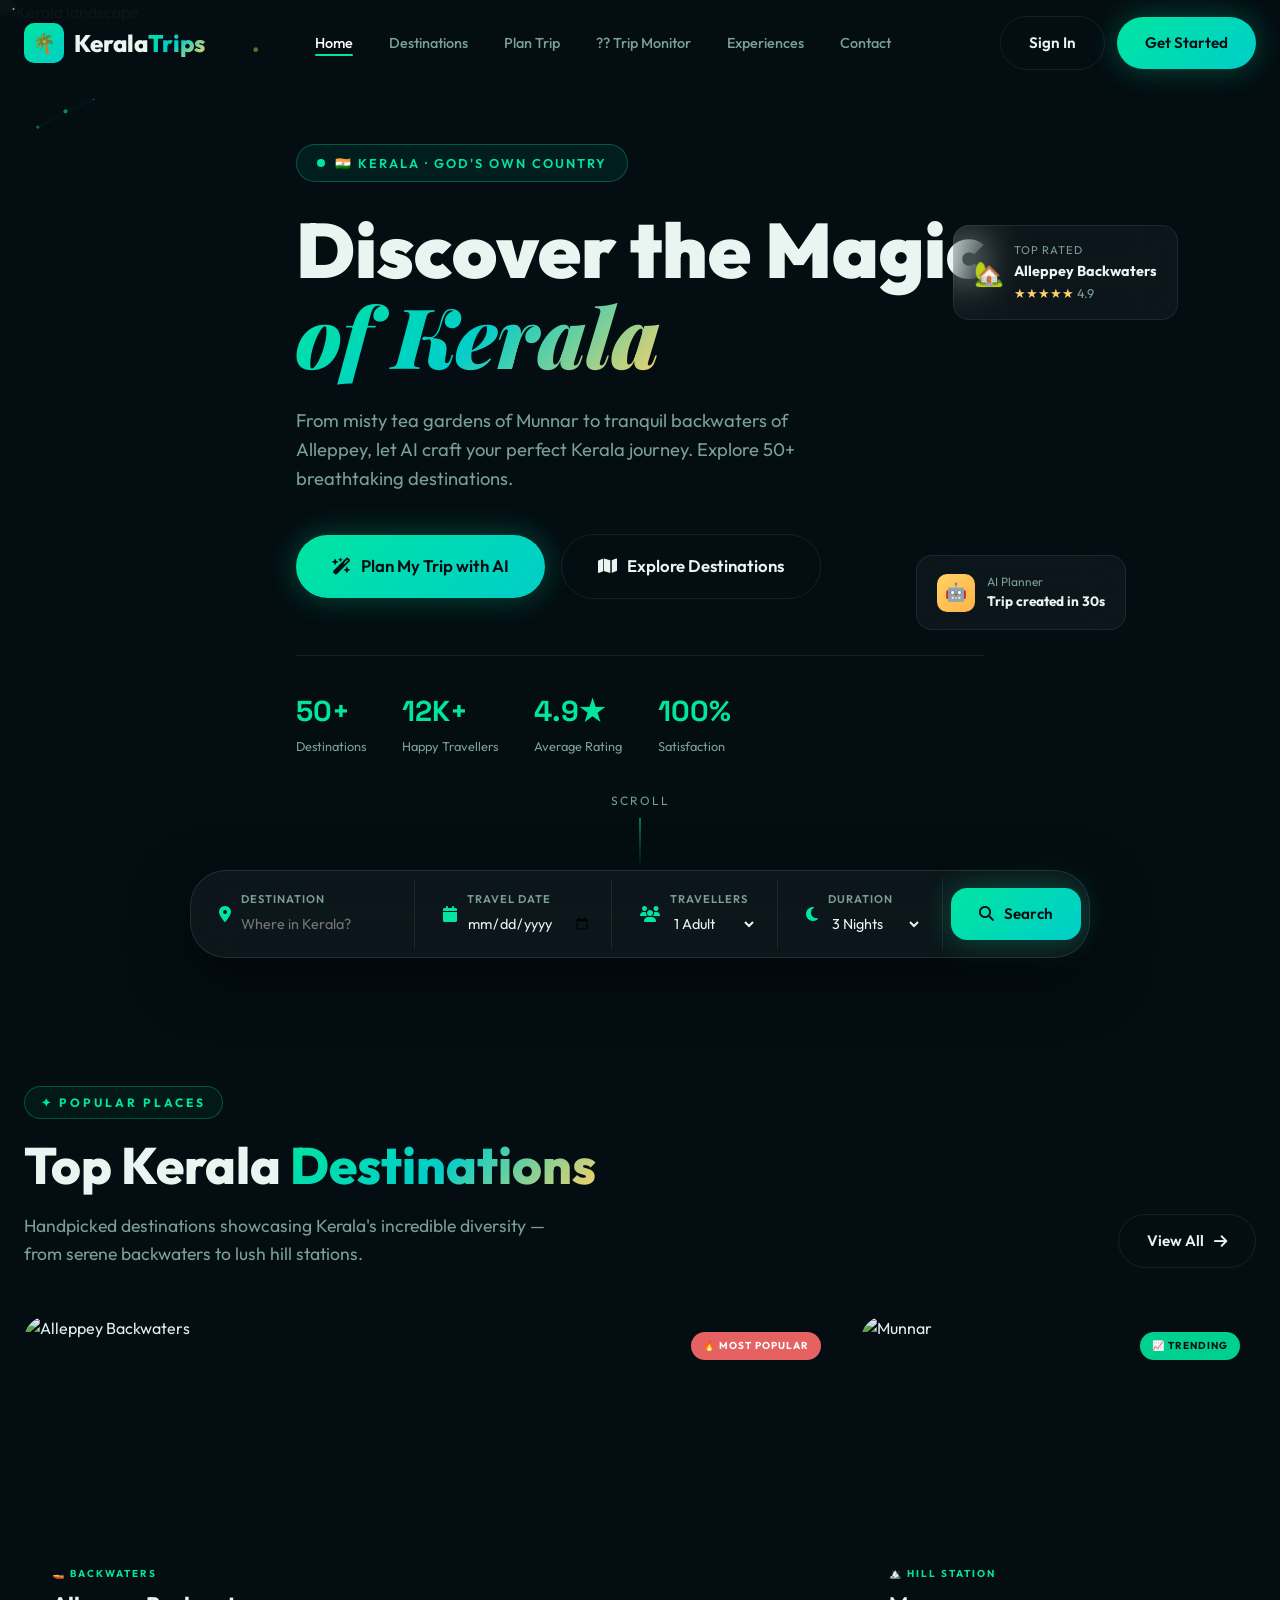
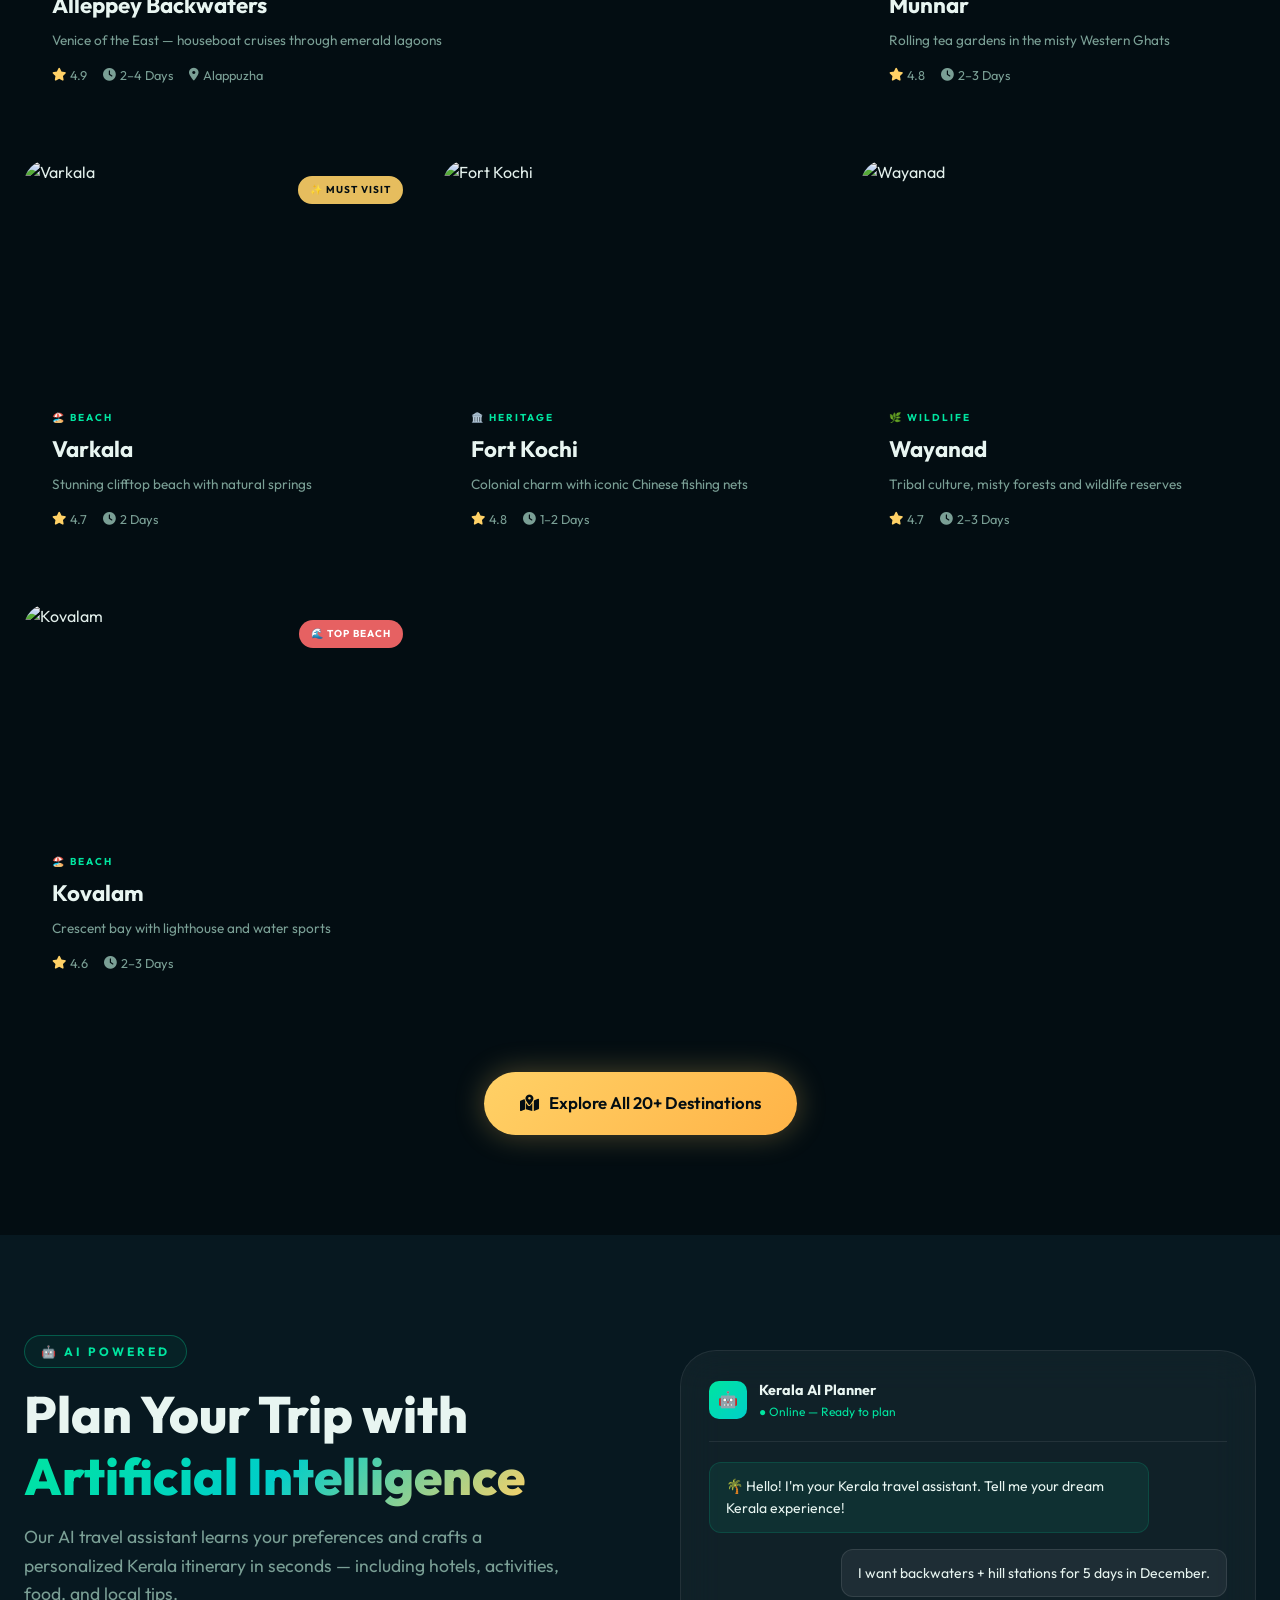
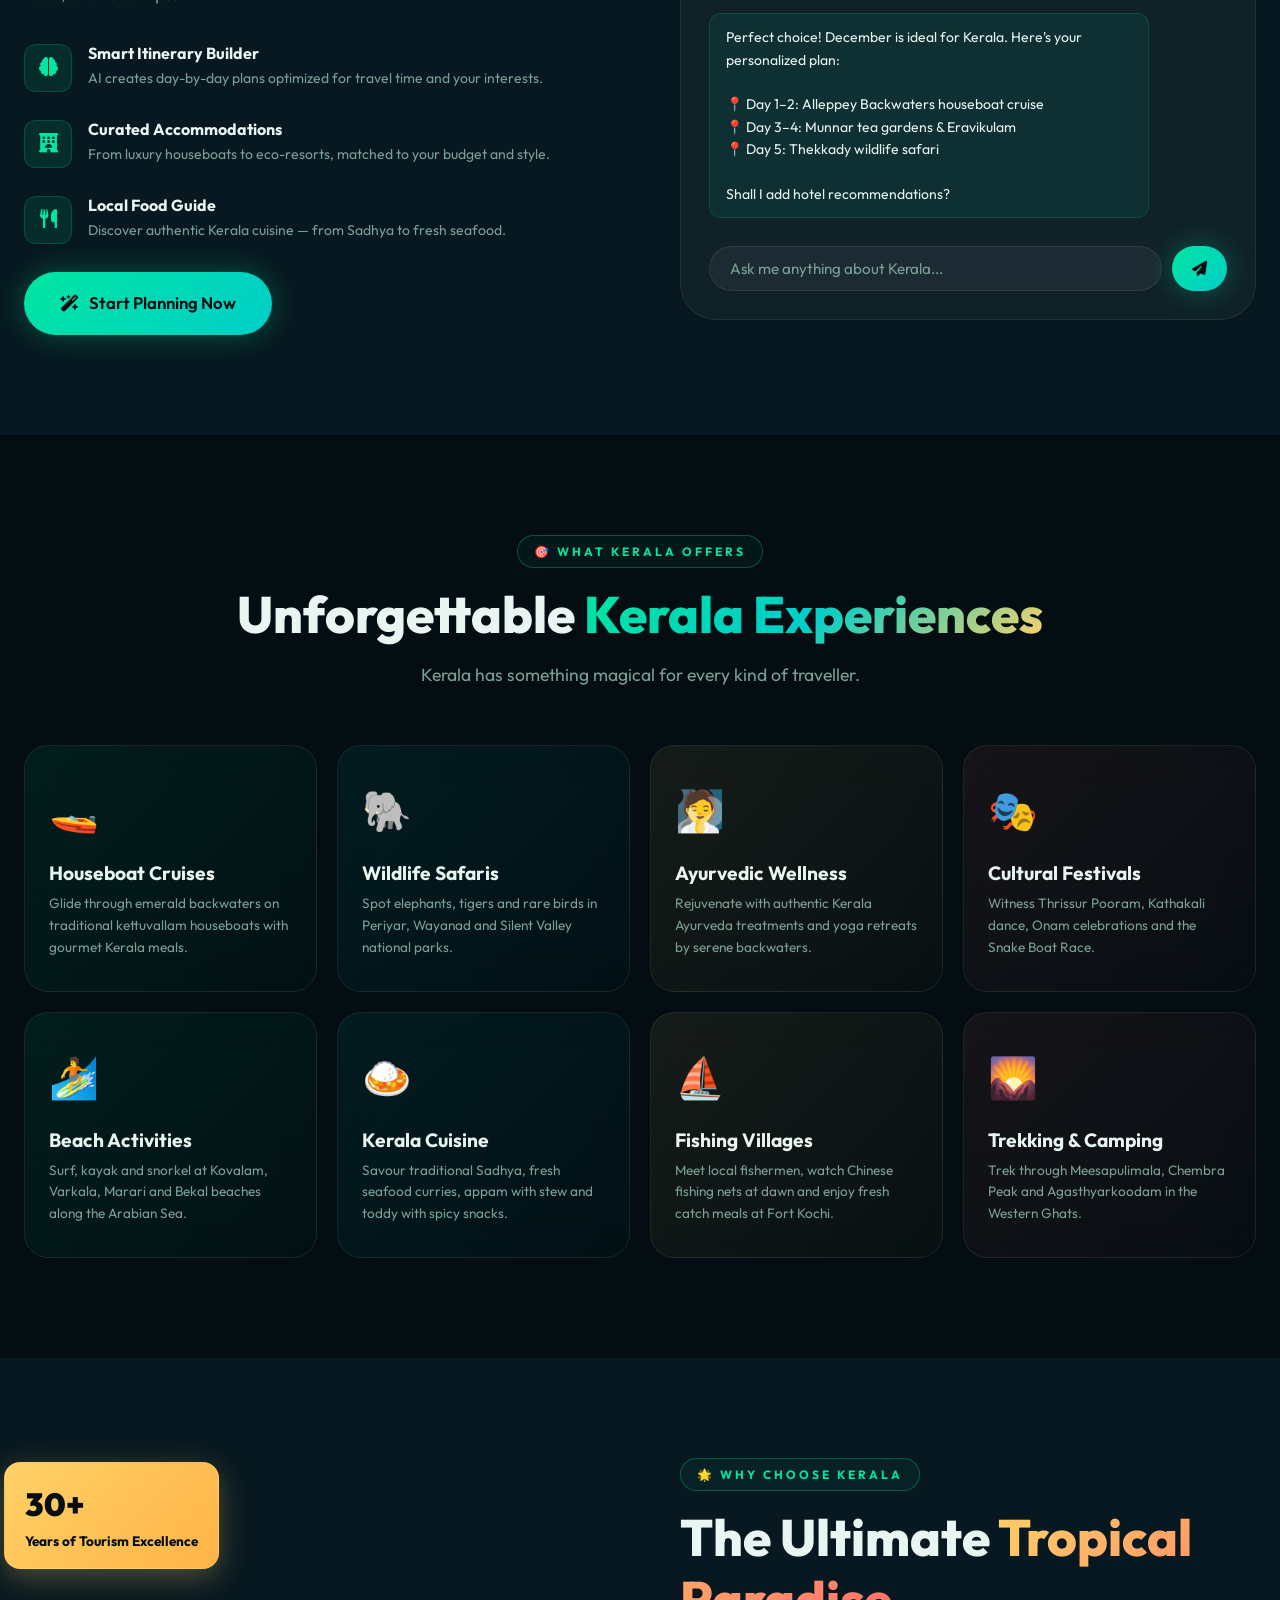
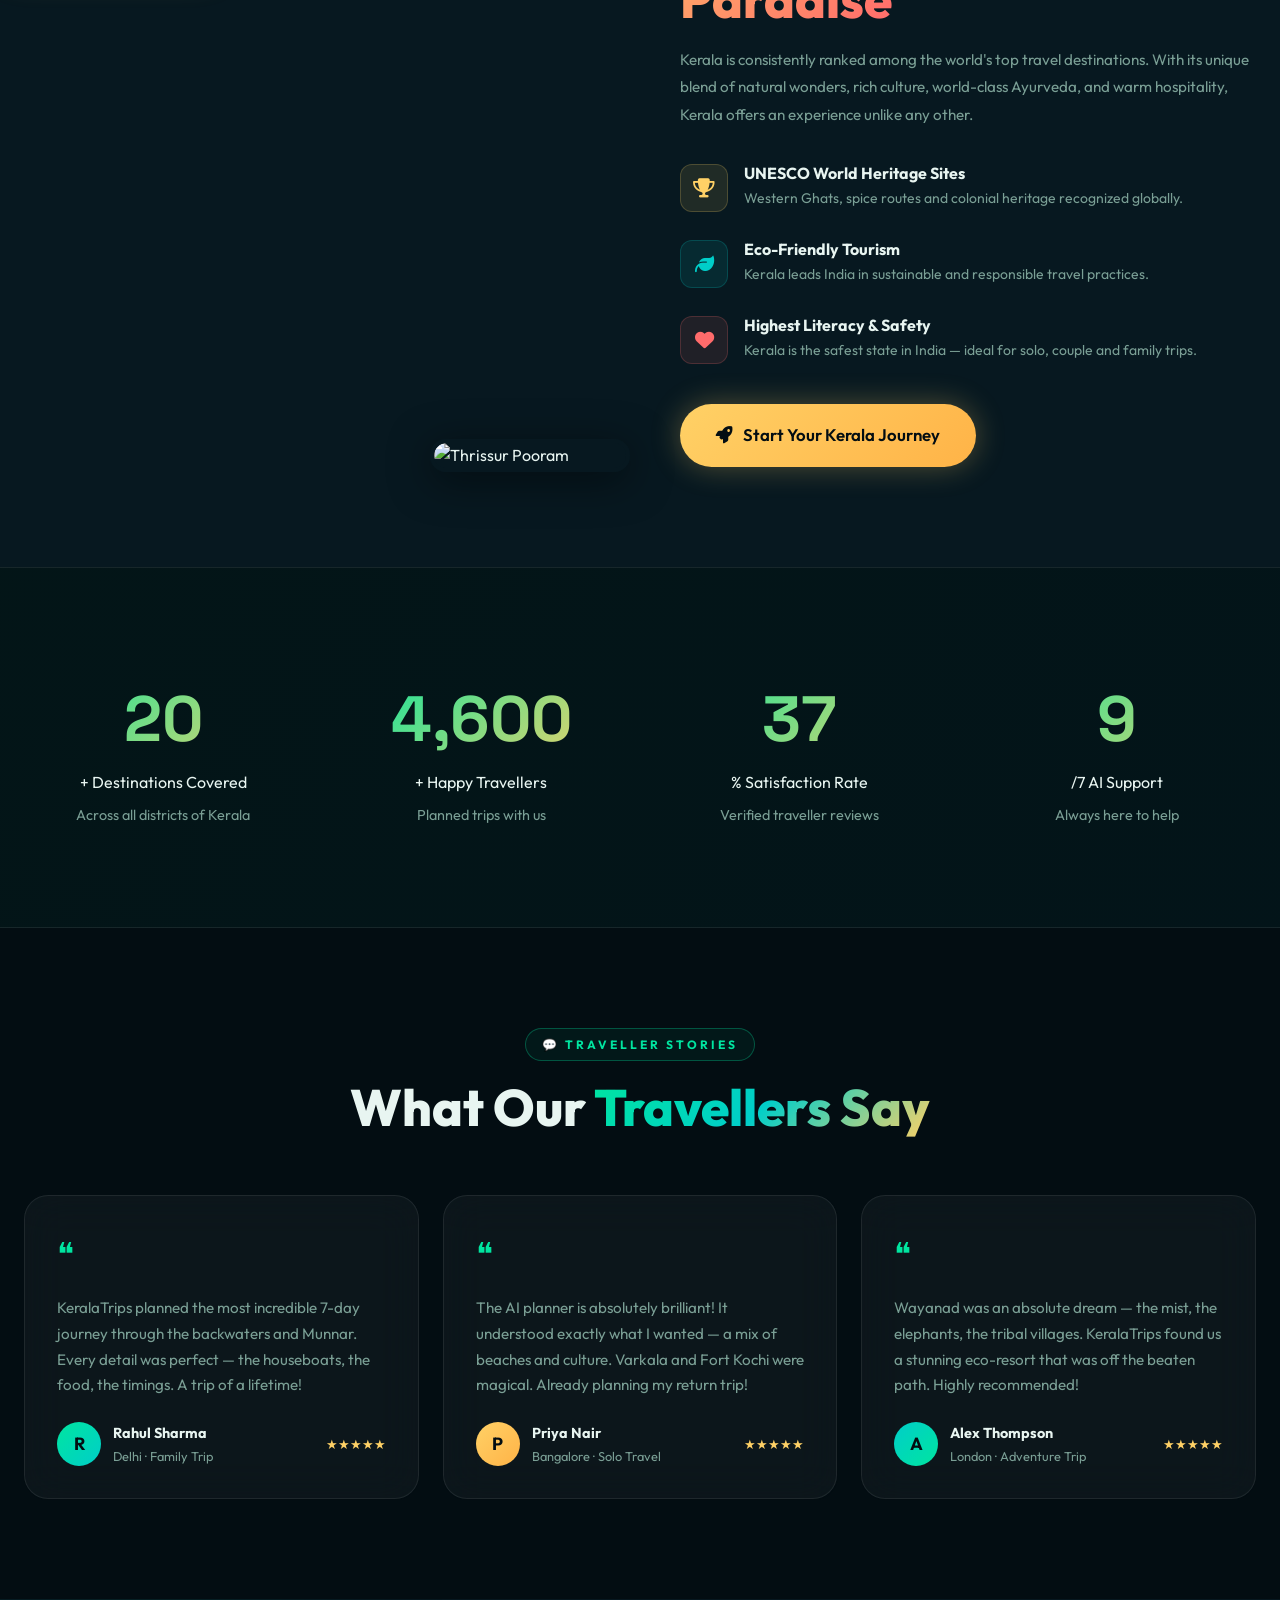
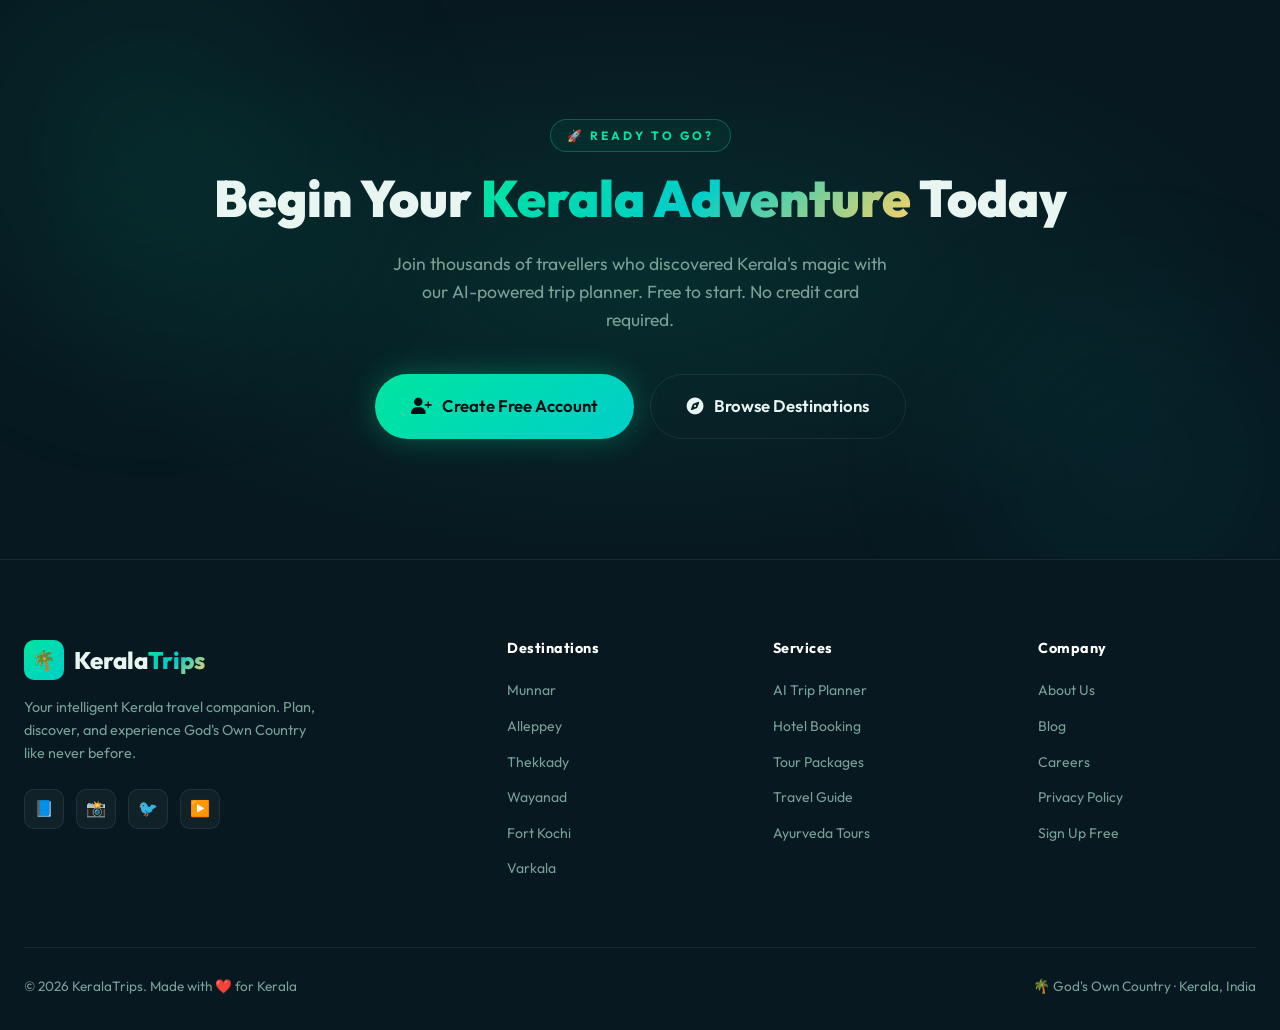
==== commit 8285fb41: "fix: Destination cards Explore button — wrap cards in anchor tags, add a.dest-card style" ====
--- a/index.html
+++ b/index.html
@@ -287,7 +287,7 @@
 
     <div class="dest-grid">
       <!-- Card 1 — Large -->
-      <div class="dest-card dest-card-large reveal">
+      <a href="destinations.html" class="dest-card dest-card-large reveal" style="text-decoration:none;display:block;">
         <span class="badge badge-hot">🔥 Most Popular</span>
         <img src="images/alleppey.png" alt="Alleppey Backwaters"/>
         <div class="dest-card-info">
@@ -301,10 +301,10 @@
           </div>
           <div class="dest-card-explore">Explore <i class="fa-solid fa-arrow-right"></i></div>
         </div>
-      </div>
+      </a>
 
       <!-- Card 2 -->
-      <div class="dest-card reveal" style="height:420px;">
+      <a href="destinations.html" class="dest-card reveal" style="height:420px;text-decoration:none;display:block;">
         <span class="badge badge-trending">📈 Trending</span>
         <img src="images/munnar.png" alt="Munnar"/>
         <div class="dest-card-info">
@@ -317,10 +317,10 @@
           </div>
           <div class="dest-card-explore">Explore <i class="fa-solid fa-arrow-right"></i></div>
         </div>
-      </div>
+      </a>
 
       <!-- Card 3 -->
-      <div class="dest-card reveal" style="height:420px;">
+      <a href="destinations.html" class="dest-card reveal" style="height:420px;text-decoration:none;display:block;">
         <span class="badge badge-new">✨ Must Visit</span>
         <img src="images/varkala.png" alt="Varkala"/>
         <div class="dest-card-info">
@@ -333,10 +333,10 @@
           </div>
           <div class="dest-card-explore">Explore <i class="fa-solid fa-arrow-right"></i></div>
         </div>
-      </div>
+      </a>
 
       <!-- Card 4 -->
-      <div class="dest-card reveal" style="height:420px;">
+      <a href="destinations.html" class="dest-card reveal" style="height:420px;text-decoration:none;display:block;">
         <img src="images/fort_kochi.png" alt="Fort Kochi"/>
         <div class="dest-card-info">
           <span class="dest-card-tag">🏛️ Heritage</span>
@@ -348,10 +348,10 @@
           </div>
           <div class="dest-card-explore">Explore <i class="fa-solid fa-arrow-right"></i></div>
         </div>
-      </div>
+      </a>
 
       <!-- Card 5 -->
-      <div class="dest-card reveal" style="height:420px;">
+      <a href="destinations.html" class="dest-card reveal" style="height:420px;text-decoration:none;display:block;">
         <img src="images/wayanad.png" alt="Wayanad"/>
         <div class="dest-card-info">
           <span class="dest-card-tag">🌿 Wildlife</span>
@@ -363,10 +363,10 @@
           </div>
           <div class="dest-card-explore">Explore <i class="fa-solid fa-arrow-right"></i></div>
         </div>
-      </div>
+      </a>
 
       <!-- Card 6 -->
-      <div class="dest-card reveal" style="height:420px;">
+      <a href="destinations.html" class="dest-card reveal" style="height:420px;text-decoration:none;display:block;">
         <span class="badge badge-hot">🌊 Top Beach</span>
         <img src="images/kovalam.png" alt="Kovalam"/>
         <div class="dest-card-info">
@@ -379,7 +379,7 @@
           </div>
           <div class="dest-card-explore">Explore <i class="fa-solid fa-arrow-right"></i></div>
         </div>
-      </div>
+      </a>
     </div>
 
     <div style="text-align:center;margin-top:48px;">
--- a/style.css
+++ b/style.css
@@ -0,0 +1,142 @@
+@import url('https://fonts.googleapis.com/css2?family=Outfit:wght@300;400;500;600;700;800;900&family=Playfair+Display:ital,wght@0,400;0,600;0,700;1,400;1,600&family=Space+Grotesk:wght@300;400;500;600;700&display=swap');
+
+:root {
+  --clr-bg:#030d12; --clr-bg2:#071820; --clr-surface:rgba(255,255,255,0.04); --clr-border:rgba(255,255,255,0.08);
+  --clr-em:#00e5a0; --clr-em2:#00c98a; --clr-teal:#00cec9; --clr-gold:#ffd166; --clr-gold2:#ffb347; --clr-coral:#ff6b6b;
+  --clr-text:#e8f5f1; --clr-muted:#7a9f95; --clr-white:#ffffff;
+  --radius-sm:10px; --radius-md:16px; --radius-lg:24px; --radius-xl:36px;
+  --shadow-glow:0 0 40px rgba(0,229,160,0.15); --shadow-card:0 8px 40px rgba(0,0,0,0.5);
+  --transition:all 0.35s cubic-bezier(0.25,0.8,0.25,1);
+  --font-main:'Outfit',sans-serif; --font-display:'Playfair Display',serif; --font-mono:'Space Grotesk',sans-serif;
+}
+*,*::before,*::after{box-sizing:border-box;margin:0;padding:0;}
+html{scroll-behavior:smooth;}
+body{font-family:var(--font-main);background-color:var(--clr-bg);color:var(--clr-text);overflow-x:hidden;line-height:1.6;}
+img{display:block;max-width:100%;}
+a{text-decoration:none;color:inherit;}
+ul{list-style:none;}
+input,textarea,select,button{font-family:inherit;}
+::-webkit-scrollbar{width:6px;}
+::-webkit-scrollbar-track{background:var(--clr-bg);}
+::-webkit-scrollbar-thumb{background:var(--clr-em);border-radius:99px;}
+h1,h2,h3,h4{line-height:1.2;}
+.display-text{font-family:var(--font-display);font-style:italic;}
+.gradient-text{background:linear-gradient(135deg,var(--clr-em),var(--clr-teal),var(--clr-gold));-webkit-background-clip:text;-webkit-text-fill-color:transparent;background-clip:text;}
+.gradient-text-2{background:linear-gradient(135deg,var(--clr-gold),var(--clr-coral));-webkit-background-clip:text;-webkit-text-fill-color:transparent;background-clip:text;}
+.container{max-width:1280px;margin:0 auto;padding:0 24px;}
+.section{padding:100px 0;}
+.section-tag{display:inline-flex;align-items:center;gap:8px;font-size:12px;font-weight:700;letter-spacing:3px;text-transform:uppercase;color:var(--clr-em);margin-bottom:16px;padding:6px 16px;border:1px solid rgba(0,229,160,0.3);border-radius:99px;background:rgba(0,229,160,0.05);}
+.section-title{font-size:clamp(2rem,4vw,3.2rem);font-weight:800;margin-bottom:16px;}
+.section-subtitle{font-size:1.1rem;color:var(--clr-muted);max-width:560px;}
+.glass{background:var(--clr-surface);border:1px solid var(--clr-border);backdrop-filter:blur(20px);-webkit-backdrop-filter:blur(20px);}
+.btn{display:inline-flex;align-items:center;gap:10px;padding:14px 28px;border-radius:99px;font-size:0.95rem;font-weight:600;cursor:pointer;border:none;transition:var(--transition);position:relative;overflow:hidden;}
+.btn::after{content:'';position:absolute;inset:0;background:linear-gradient(135deg,rgba(255,255,255,0.15),transparent);opacity:0;transition:opacity 0.3s;}
+.btn:hover::after{opacity:1;}
+.btn-primary{background:linear-gradient(135deg,var(--clr-em),var(--clr-teal));color:#030d12;box-shadow:0 0 30px rgba(0,229,160,0.3);}
+.btn-primary:hover{transform:translateY(-3px);box-shadow:0 8px 40px rgba(0,229,160,0.45);}
+.btn-outline{background:transparent;color:var(--clr-text);border:1px solid var(--clr-border);}
+.btn-outline:hover{border-color:var(--clr-em);color:var(--clr-em);transform:translateY(-3px);}
+.btn-gold{background:linear-gradient(135deg,var(--clr-gold),var(--clr-gold2));color:#030d12;box-shadow:0 0 30px rgba(255,209,102,0.3);}
+.btn-gold:hover{transform:translateY(-3px);box-shadow:0 8px 40px rgba(255,209,102,0.45);}
+.btn-lg{padding:18px 36px;font-size:1.05rem;}
+.navbar{position:fixed;top:0;left:0;right:0;z-index:1000;padding:16px 0;transition:var(--transition);}
+.navbar.scrolled{background:rgba(3,13,18,0.88);backdrop-filter:blur(20px);border-bottom:1px solid var(--clr-border);padding:12px 0;}
+.nav-inner{display:flex;align-items:center;justify-content:space-between;}
+.nav-logo{display:flex;align-items:center;gap:10px;font-size:1.5rem;font-weight:800;}
+.logo-icon{width:40px;height:40px;background:linear-gradient(135deg,var(--clr-em),var(--clr-teal));border-radius:10px;display:grid;place-items:center;font-size:1.2rem;}
+.nav-links{display:flex;align-items:center;gap:36px;}
+.nav-links a{font-size:0.9rem;font-weight:500;color:var(--clr-muted);transition:var(--transition);position:relative;}
+.nav-links a::after{content:'';position:absolute;bottom:-4px;left:0;width:0;height:2px;background:var(--clr-em);border-radius:99px;transition:width 0.3s;}
+.nav-links a:hover,.nav-links a.active{color:var(--clr-white);}
+.nav-links a:hover::after,.nav-links a.active::after{width:100%;}
+.nav-actions{display:flex;align-items:center;gap:12px;}
+.nav-toggle{display:none;}
+#particles-canvas{position:absolute;inset:0;pointer-events:none;}
+@keyframes float{0%,100%{transform:translateY(0);}50%{transform:translateY(-20px);}}
+@keyframes float2{0%,100%{transform:translateY(0) rotate(0deg);}50%{transform:translateY(-15px) rotate(5deg);}}
+@keyframes pulse-glow{0%,100%{box-shadow:0 0 20px rgba(0,229,160,0.3);}50%{box-shadow:0 0 60px rgba(0,229,160,0.6);}}
+@keyframes spin-slow{to{transform:rotate(360deg);}}
+@keyframes shimmer{0%{background-position:-200% center;}100%{background-position:200% center;}}
+@keyframes fadeUp{from{opacity:0;transform:translateY(40px);}to{opacity:1;transform:translateY(0);}}
+@keyframes fadeIn{from{opacity:0;}to{opacity:1;}}
+@keyframes scaleIn{from{opacity:0;transform:scale(0.9);}to{opacity:1;transform:scale(1);}}
+@keyframes gradient-shift{0%{background-position:0% 50%;}50%{background-position:100% 50%;}100%{background-position:0% 50%;}}
+@keyframes ripple{0%{transform:scale(1);opacity:0.5;}100%{transform:scale(2.5);opacity:0;}}
+@keyframes textglow{0%,100%{text-shadow:0 0 20px rgba(0,229,160,0.5);}50%{text-shadow:0 0 40px rgba(0,229,160,0.9),0 0 80px rgba(0,229,160,0.4);}}
+.reveal{opacity:0;transform:translateY(50px);transition:opacity 0.7s ease,transform 0.7s ease;}
+.reveal.visible{opacity:1;transform:translateY(0);}
+.reveal-left{opacity:0;transform:translateX(-50px);transition:opacity 0.7s ease,transform 0.7s ease;}
+.reveal-left.visible{opacity:1;transform:translateX(0);}
+.reveal-right{opacity:0;transform:translateX(50px);transition:opacity 0.7s ease,transform 0.7s ease;}
+.reveal-right.visible{opacity:1;transform:translateX(0);}
+a.dest-card{text-decoration:none;display:block;color:inherit;}
+.dest-card{position:relative;border-radius:var(--radius-lg);overflow:hidden;cursor:pointer;transition:var(--transition);}
+.dest-card::before{content:'';position:absolute;inset:0;background:linear-gradient(to top,rgba(3,13,18,0.95) 0%,rgba(3,13,18,0.4) 50%,transparent 100%);z-index:1;transition:var(--transition);}
+.dest-card:hover{transform:translateY(-8px) scale(1.02);box-shadow:var(--shadow-card),var(--shadow-glow);}
+.dest-card:hover::before{background:linear-gradient(to top,rgba(3,13,18,0.98) 0%,rgba(3,13,18,0.5) 60%,rgba(0,229,160,0.05) 100%);}
+.dest-card img{width:100%;height:100%;object-fit:cover;transition:transform 0.7s ease;}
+.dest-card:hover img{transform:scale(1.1);}
+.dest-card-info{position:absolute;bottom:0;left:0;right:0;padding:28px;z-index:2;transform:translateY(10px);transition:var(--transition);}
+.dest-card:hover .dest-card-info{transform:translateY(0);}
+.dest-card-tag{font-size:10px;font-weight:700;letter-spacing:2px;text-transform:uppercase;color:var(--clr-em);margin-bottom:6px;display:block;}
+.dest-card-title{font-size:1.4rem;font-weight:700;margin-bottom:6px;}
+.dest-card-sub{font-size:0.85rem;color:var(--clr-muted);margin-bottom:14px;}
+.dest-card-meta{display:flex;gap:16px;font-size:0.8rem;color:var(--clr-muted);}
+.dest-card-meta span{display:flex;align-items:center;gap:4px;}
+.dest-card-explore{display:inline-flex;align-items:center;gap:6px;font-size:0.85rem;font-weight:600;color:var(--clr-em);opacity:0;transform:translateY(10px);transition:var(--transition);margin-top:10px;}
+.dest-card:hover .dest-card-explore{opacity:1;transform:translateY(0);}
+.stars{color:var(--clr-gold);font-size:0.8rem;}
+.badge{position:absolute;top:16px;right:16px;z-index:2;padding:6px 12px;border-radius:99px;font-size:10px;font-weight:700;letter-spacing:1px;text-transform:uppercase;}
+.badge-hot{background:rgba(255,107,107,0.9);color:white;}
+.badge-trending{background:rgba(0,229,160,0.9);color:#030d12;}
+.badge-new{background:rgba(255,209,102,0.9);color:#030d12;}
+.form-group{margin-bottom:22px;}
+.form-label{display:block;font-size:0.85rem;font-weight:600;color:var(--clr-muted);margin-bottom:8px;letter-spacing:0.5px;}
+.form-control{width:100%;padding:14px 18px;background:rgba(255,255,255,0.05);border:1px solid var(--clr-border);border-radius:var(--radius-sm);color:var(--clr-text);font-size:0.95rem;transition:var(--transition);outline:none;}
+.form-control:focus{border-color:var(--clr-em);background:rgba(0,229,160,0.05);box-shadow:0 0 0 4px rgba(0,229,160,0.1);}
+.form-control::placeholder{color:var(--clr-muted);}
+.form-icon-wrap{position:relative;}
+.form-icon-wrap .form-control{padding-left:46px;}
+.form-icon{position:absolute;left:16px;top:50%;transform:translateY(-50%);color:var(--clr-muted);font-size:1rem;}
+.footer{background:var(--clr-bg2);border-top:1px solid var(--clr-border);padding:80px 0 32px;}
+.footer-grid{display:grid;grid-template-columns:2fr 1fr 1fr 1fr;gap:48px;margin-bottom:56px;}
+.footer-brand p{color:var(--clr-muted);font-size:0.9rem;margin:16px 0 24px;max-width:300px;}
+.footer-socials{display:flex;gap:12px;}
+.social-btn{width:40px;height:40px;border-radius:10px;background:var(--clr-surface);border:1px solid var(--clr-border);display:grid;place-items:center;font-size:1rem;transition:var(--transition);}
+.social-btn:hover{border-color:var(--clr-em);color:var(--clr-em);transform:translateY(-3px);}
+.footer-col h4{font-size:0.9rem;font-weight:700;color:var(--clr-white);margin-bottom:20px;letter-spacing:0.5px;}
+.footer-col ul li{margin-bottom:10px;}
+.footer-col ul li a{font-size:0.875rem;color:var(--clr-muted);transition:var(--transition);}
+.footer-col ul li a:hover{color:var(--clr-em);padding-left:4px;}
+.footer-bottom{border-top:1px solid var(--clr-border);padding-top:28px;display:flex;justify-content:space-between;align-items:center;font-size:0.85rem;color:var(--clr-muted);}
+.stat-value{font-size:clamp(2.5rem,5vw,4rem);font-weight:900;font-family:var(--font-mono);background:linear-gradient(135deg,var(--clr-em),var(--clr-gold));-webkit-background-clip:text;-webkit-text-fill-color:transparent;background-clip:text;}
+.filter-tabs{display:flex;gap:10px;flex-wrap:wrap;margin-bottom:40px;}
+.filter-tab{padding:8px 20px;border-radius:99px;font-size:0.85rem;font-weight:600;cursor:pointer;border:1px solid var(--clr-border);background:transparent;color:var(--clr-muted);transition:var(--transition);}
+.filter-tab:hover,.filter-tab.active{background:var(--clr-em);border-color:var(--clr-em);color:#030d12;}
+.auth-page{min-height:100vh;display:flex;align-items:center;justify-content:center;padding:100px 24px 40px;position:relative;overflow:hidden;}
+.auth-card{width:100%;max-width:480px;border-radius:var(--radius-xl);padding:48px;position:relative;z-index:1;}
+.auth-header{text-align:center;margin-bottom:36px;}
+.auth-header h1{font-size:2rem;font-weight:800;margin-bottom:8px;}
+.auth-header p{color:var(--clr-muted);font-size:0.95rem;}
+.auth-divider{display:flex;align-items:center;gap:16px;margin:24px 0;color:var(--clr-muted);font-size:0.85rem;}
+.auth-divider::before,.auth-divider::after{content:'';flex:1;height:1px;background:var(--clr-border);}
+.social-login{display:flex;gap:12px;margin-bottom:28px;}
+.social-login-btn{flex:1;padding:12px;border-radius:var(--radius-sm);background:var(--clr-surface);border:1px solid var(--clr-border);color:var(--clr-text);font-size:0.9rem;font-weight:600;cursor:pointer;display:flex;align-items:center;justify-content:center;gap:8px;transition:var(--transition);}
+.social-login-btn:hover{border-color:var(--clr-em);color:var(--clr-em);}
+.auth-footer-text{text-align:center;margin-top:24px;font-size:0.9rem;color:var(--clr-muted);}
+.auth-footer-text a{color:var(--clr-em);font-weight:600;}
+.orb{position:absolute;border-radius:50%;filter:blur(80px);pointer-events:none;}
+.orb-1{width:500px;height:500px;background:radial-gradient(circle,rgba(0,229,160,0.12) 0%,transparent 70%);top:-100px;left:-100px;animation:float 8s ease-in-out infinite;}
+.orb-2{width:400px;height:400px;background:radial-gradient(circle,rgba(0,206,201,0.1) 0%,transparent 70%);bottom:-100px;right:-50px;animation:float2 10s ease-in-out infinite;}
+.orb-3{width:300px;height:300px;background:radial-gradient(circle,rgba(255,209,102,0.08) 0%,transparent 70%);top:40%;right:20%;animation:float 12s ease-in-out infinite reverse;}
+.shimmer-bg{background:linear-gradient(90deg,rgba(255,255,255,0.03) 25%,rgba(255,255,255,0.08) 50%,rgba(255,255,255,0.03) 75%);background-size:200% 100%;animation:shimmer 2s infinite;}
+@media (max-width:1024px){.footer-grid{grid-template-columns:1fr 1fr;}}
+@media (max-width:768px){
+  .nav-links{display:none;}
+  .nav-toggle{display:block;background:none;border:1px solid var(--clr-border);padding:8px 12px;border-radius:8px;color:var(--clr-text);cursor:pointer;font-size:1.1rem;}
+  .section{padding:70px 0;}
+  .footer-grid{grid-template-columns:1fr;gap:32px;}
+  .footer-bottom{flex-direction:column;gap:12px;text-align:center;}
+  .auth-card{padding:32px 24px;}
+}
+@media (max-width:480px){.nav-actions .btn{padding:10px 18px;font-size:0.85rem;}}
